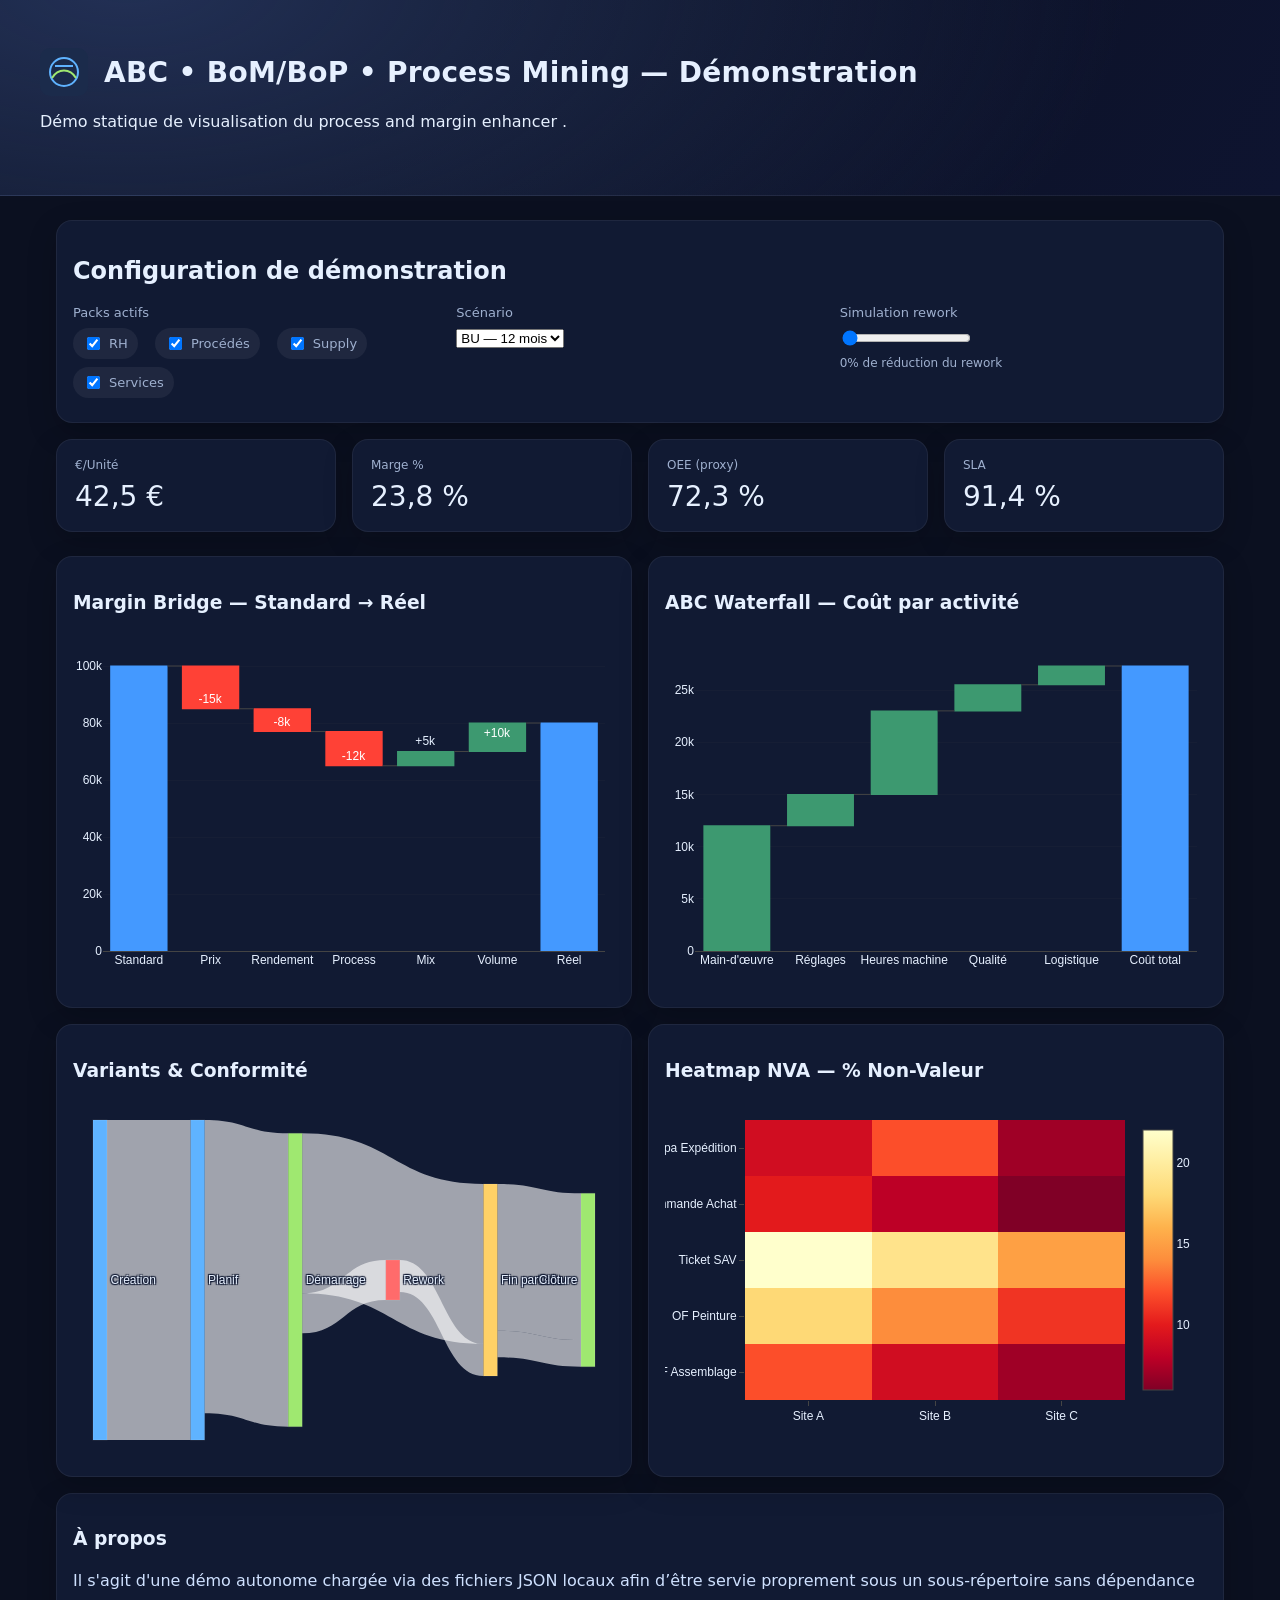
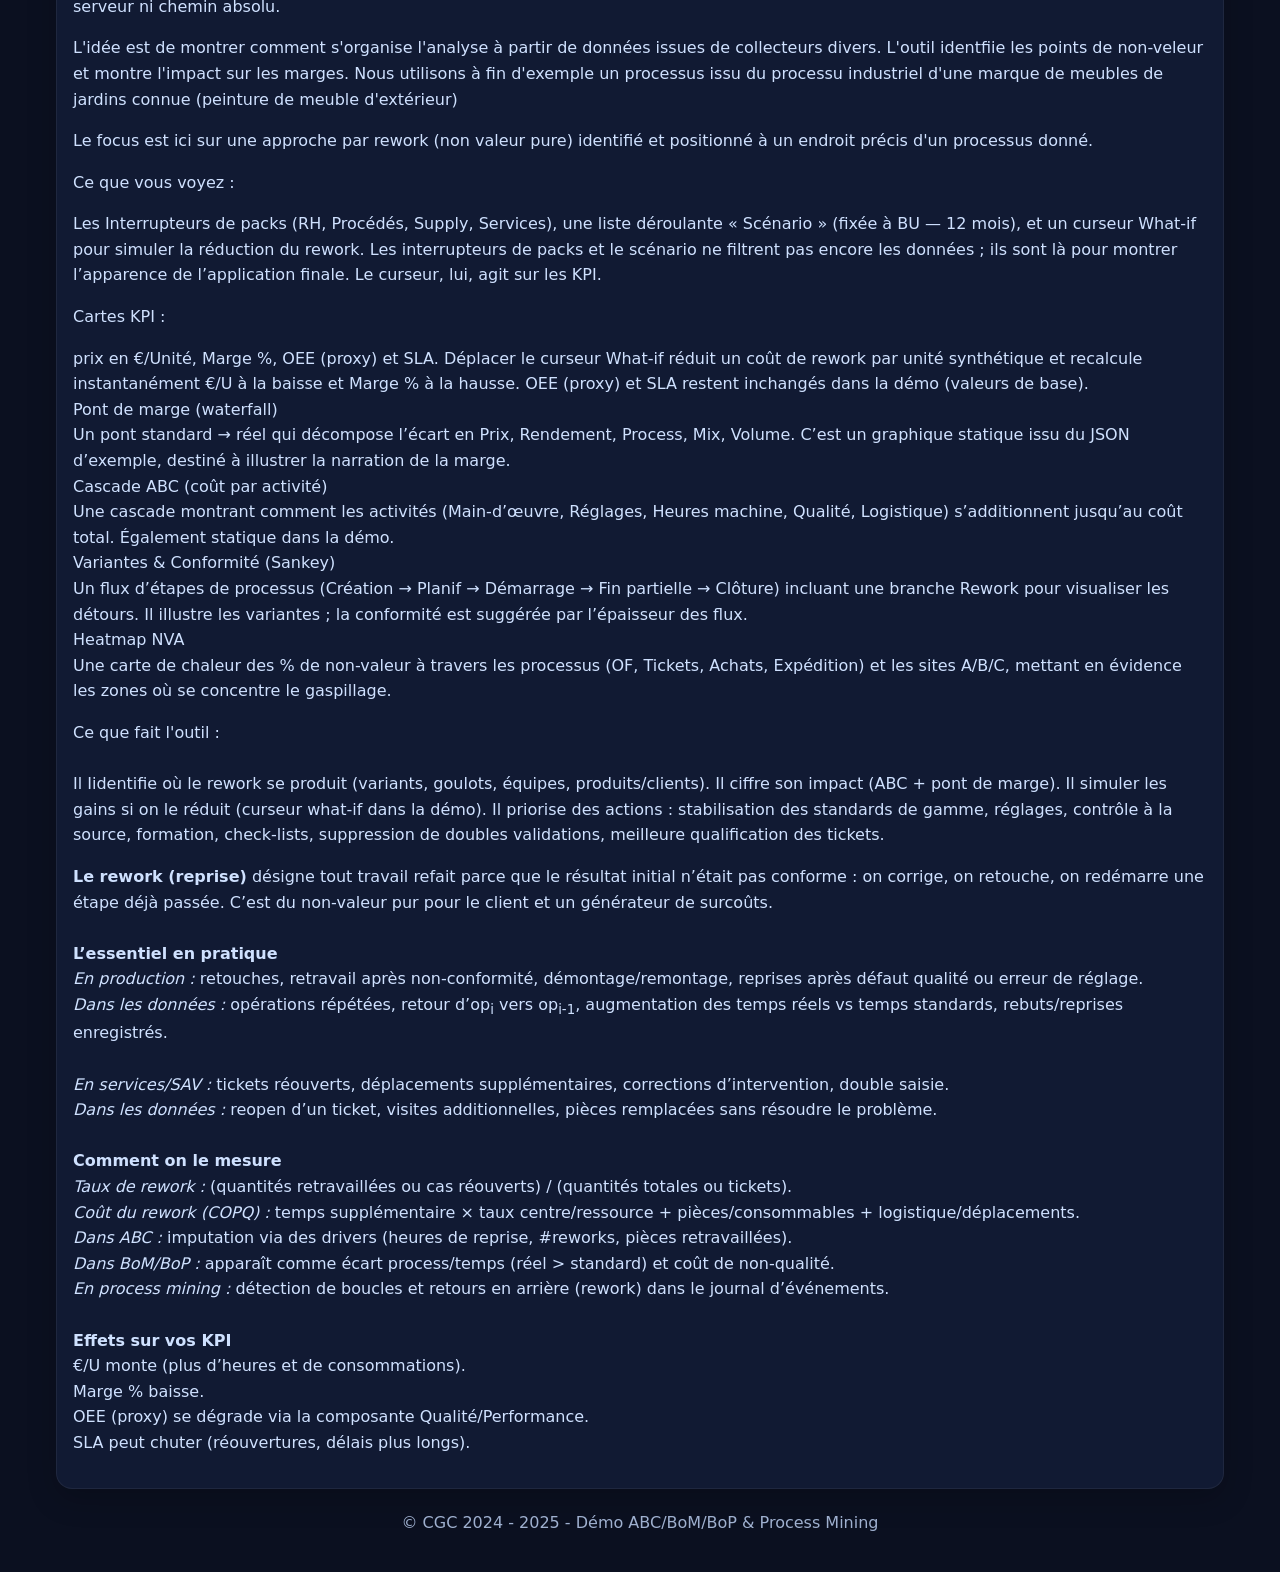
==== index.html @ 281ffbab "Update index.html" ====
<!DOCTYPE html>
<html lang="fr">
<head>
  <meta charset="UTF-8" />
  <meta name="viewport" content="width=device-width, initial-scale=1.0"/>
  <title>ABC • BoM/BoP • Process Mining — Démo</title>
  <link rel="stylesheet" href="./assets/style.css"/>
  <script src="https://cdn.plot.ly/plotly-2.35.2.min.js"></script>
</head>
<body>
  <header class="hero">
    <div class="hero-inner">
      <div class="brand">
        <img src="./assets/logo.svg" alt="logo"/>
        <h1>ABC • BoM/BoP • Process Mining — Démonstration</h1>
      </div>
      <p>Démo statique de visualisation du process and margin enhancer .</p>
    </div>
  </header>

  <main class="container">
    <section class="controls card">
      <h2>Configuration de démonstration</h2>
      <div class="grid">
        <div class="field">
          <label>Packs actifs</label>
          <div class="chips">
            <label><input type="checkbox" id="pack-rh" checked/> RH</label>
            <label><input type="checkbox" id="pack-procedes" checked/> Procédés</label>
            <label><input type="checkbox" id="pack-supply" checked/> Supply</label>
            <label><input type="checkbox" id="pack-services" checked/> Services</label>
          </div>
        </div>
        <div class="field">
          <label>Scénario</label>
          <select id="scenario">
            <option value="baseline">BU — 12 mois</option>
          </select>
        </div>
        <div class="field">
          <label>Simulation rework</label>
          <input type="range" id="whatif" min="0" max="50" value="0"/>
          <div class="hint"><span id="whatif-val">0</span>% de réduction du rework</div>
        </div>
      </div>
    </section>

    <section class="kpis">
      <div class="kpi card"><div class="kpi-label">€/Unité</div><div class="kpi-value" id="kpi-eur">—</div></div>
      <div class="kpi card"><div class="kpi-label">Marge %</div><div class="kpi-value" id="kpi-marge">—</div></div>
      <div class="kpi card"><div class="kpi-label">OEE (proxy)</div><div class="kpi-value" id="kpi-oee">—</div></div>
      <div class="kpi card"><div class="kpi-label">SLA</div><div class="kpi-value" id="kpi-sla">—</div></div>
    </section>

    <section class="grid-2">
      <div class="card"><h3>Margin Bridge — Standard → Réel</h3><div id="chart-bridge"></div></div>
      <div class="card"><h3>ABC Waterfall — Coût par activité</h3><div id="chart-waterfall"></div></div>
    </section>

    <section class="grid-2">
      <div class="card"><h3>Variants & Conformité</h3><div id="chart-sankey"></div></div>
      <div class="card"><h3>Heatmap NVA — % Non-Valeur</h3><div id="chart-heatmap"></div></div>
    </section>

    <section class="card prose">
      <h3>À propos</h3>
      <p>Il s'agit d'une démo autonome chargée via des fichiers JSON locaux afin d’être servie proprement sous un sous-répertoire sans dépendance serveur ni chemin absolu.</p>
      <p> L'idée est de montrer comment s'organise l'analyse à partir de données issues de collecteurs divers. L'outil identfiie les points de non-veleur et montre l'impact sur les marges. Nous utilisons à fin d'exemple un processus issu du processu industriel d'une marque de meubles de jardins connue (peinture de meuble d'extérieur) </p>
      <p> Le focus est ici sur une approche par rework (non valeur pure) identifié et positionné à un endroit précis d'un processus donné.</p>
      <p> Ce que vous voyez : <p> Les Interrupteurs de packs (RH, Procédés, Supply, Services), une liste déroulante « Scénario » (fixée à BU — 12 mois), et un curseur What-if pour simuler la réduction du rework. Les interrupteurs de packs et le scénario ne filtrent pas encore les données ; ils sont là pour montrer l’apparence de l’application finale. 
        Le curseur, lui, agit sur les KPI. </p>

<p>Cartes KPI : </p> 
<p>prix en €/Unité, Marge %, OEE (proxy) et SLA. Déplacer le curseur What-if réduit un coût de rework par unité synthétique et recalcule instantanément €/U à la baisse et Marge % à la hausse. OEE (proxy) et SLA restent inchangés dans la démo (valeurs de base).

<br>Pont de marge (waterfall)
<br>Un pont standard → réel qui décompose l’écart en Prix, Rendement, Process, Mix, Volume. C’est un graphique statique issu du JSON d’exemple, destiné à illustrer la narration de la marge.

<br>Cascade ABC (coût par activité)
<br>Une cascade montrant comment les activités (Main-d’œuvre, Réglages, Heures machine, Qualité, Logistique) s’additionnent jusqu’au coût total. Également statique dans la démo.

<br>Variantes & Conformité (Sankey)
<br>Un flux d’étapes de processus (Création → Planif → Démarrage → Fin partielle → Clôture) incluant une branche Rework pour visualiser les détours. Il illustre les variantes ; la conformité est suggérée par l’épaisseur des flux.

<br>Heatmap NVA
<br>Une carte de chaleur des % de non-valeur à travers les processus (OF, Tickets, Achats, Expédition) et les sites A/B/C, mettant en évidence les zones où se concentre le gaspillage.</p>
   </p> 
    <p> Ce que fait l'outil : <br><br>
   Il Iidentifie où le rework se produit (variants, goulots, équipes, produits/clients). Il ciffre son impact (ABC + pont de marge). Il simuler les gains si on le réduit (curseur what-if dans la démo). Il priorise des actions : stabilisation des standards de gamme, réglages, contrôle à la source, formation, check-lists, suppression de doubles validations, meilleure qualification des tickets.</p>
    <p><strong>Le rework (reprise)</strong> désigne tout travail refait parce que le résultat initial n’était pas conforme : on corrige, on retouche, on redémarre une étape déjà passée. C’est du non-valeur pur pour le client et un générateur de surcoûts.<br><br>

<strong>L’essentiel en pratique</strong><br>
<em>En production :</em> retouches, retravail après non-conformité, démontage/remontage, reprises après défaut qualité ou erreur de réglage.<br>
<em>Dans les données :</em> opérations répétées, retour d’op<sub>i</sub> vers op<sub>i-1</sub>, augmentation des temps réels vs temps standards, rebuts/reprises enregistrés.<br><br>

<em>En services/SAV :</em> tickets réouverts, déplacements supplémentaires, corrections d’intervention, double saisie.<br>
<em>Dans les données :</em> reopen d’un ticket, visites additionnelles, pièces remplacées sans résoudre le problème.<br><br>

<strong>Comment on le mesure</strong><br>
<em>Taux de rework :</em> (quantités retravaillées ou cas réouverts) / (quantités totales ou tickets).<br>
<em>Coût du rework (COPQ) :</em> temps supplémentaire × taux centre/ressource + pièces/consommables + logistique/déplacements.<br>
<em>Dans ABC :</em> imputation via des drivers (heures de reprise, #reworks, pièces retravaillées).<br>
<em>Dans BoM/BoP :</em> apparaît comme écart process/temps (réel &gt; standard) et coût de non-qualité.<br>
<em>En process mining :</em> détection de boucles et retours en arrière (rework) dans le journal d’événements.<br><br>

<strong>Effets sur vos KPI</strong><br>
€/U monte (plus d’heures et de consommations).<br>
Marge % baisse.<br>
OEE (proxy) se dégrade via la composante Qualité/Performance.<br>
SLA peut chuter (réouvertures, délais plus longs).</p>

    </section>
  </main>

  <footer class="footer"><div>© CGC 2024 - 2025 - Démo ABC/BoM/BoP & Process Mining</div></footer>
  <script type="module" src="./js/app.js"></script>
</body>
</html>
---- assets/style.css ----
:root{--bg:#0b1020;--panel:#111a33;--accent:#5fb3ff;--accent-2:#9fe870;--text:#e6f0ff;--muted:#9fb0cf;}
*{box-sizing:border-box}html,body{margin:0;padding:0;background:var(--bg);color:var(--text);font-family:Inter,system-ui,-apple-system,Segoe UI,Roboto,sans-serif}
.hero{background:radial-gradient(1000px 500px at 10% -10%,#223055,transparent),linear-gradient(120deg,#0b1020,#0b1020 30%,#0e1430);padding:48px 16px;border-bottom:1px solid rgba(255,255,255,.06)}
.hero-inner{max-width:1200px;margin:0 auto}.brand{display:flex;gap:16px;align-items:center}.brand img{width:48px;height:48px}h1{margin:0;font-size:28px;letter-spacing:.3px}
.container{max-width:1200px;margin:24px auto;padding:0 16px}.card{background:var(--panel);border:1px solid rgba(255,255,255,.06);border-radius:16px;padding:16px;box-shadow:0 10px 30px rgba(0,0,0,.2)}
.controls .grid{display:grid;grid-template-columns:repeat(3,1fr);gap:16px}.field label{display:block;font-size:13px;color:var(--muted);margin-bottom:8px}
.chips label{margin-right:12px;padding:6px 10px;background:rgba(255,255,255,.06);border-radius:999px;display:inline-flex;align-items:center;gap:6px}
.hint{margin-top:6px;font-size:12px;color:var(--muted)}.kpis{display:grid;grid-template-columns:repeat(4,1fr);gap:16px;margin:16px 0 24px 0}
.kpi{padding:18px}.kpi-label{font-size:12px;color:var(--muted)}.kpi-value{font-size:28px;margin-top:8px}.grid-2{display:grid;grid-template-columns:1fr 1fr;gap:16px;margin:16px 0}
.prose p{color:#cfe1ff;line-height:1.6}.footer{margin:24px 0 40px 0;text-align:center;color:var(--muted)}
#chart-bridge,#chart-waterfall,#chart-sankey,#chart-heatmap{width:100%;height:360px}@media (max-width:960px){.controls .grid{grid-template-columns:1fr}.kpis{grid-template-columns:repeat(2,1fr)}.grid-2{grid-template-columns:1fr}}
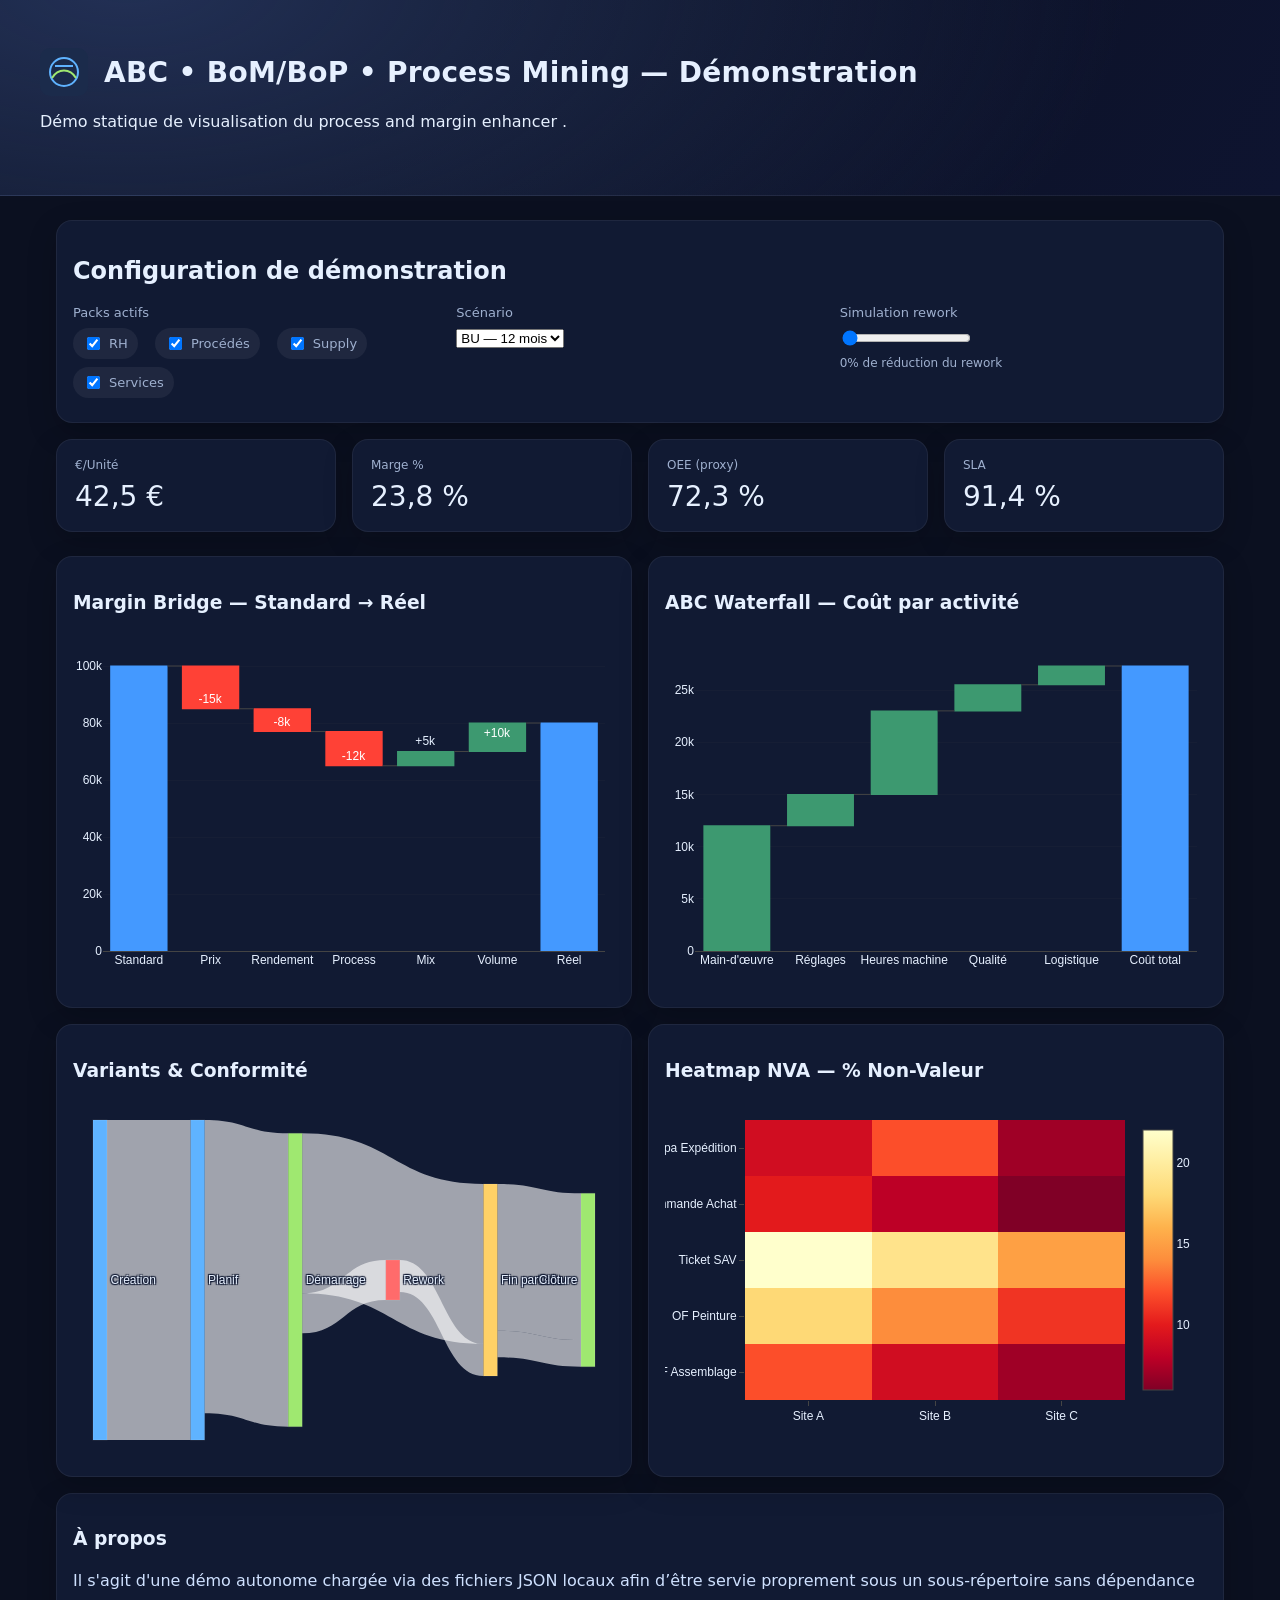
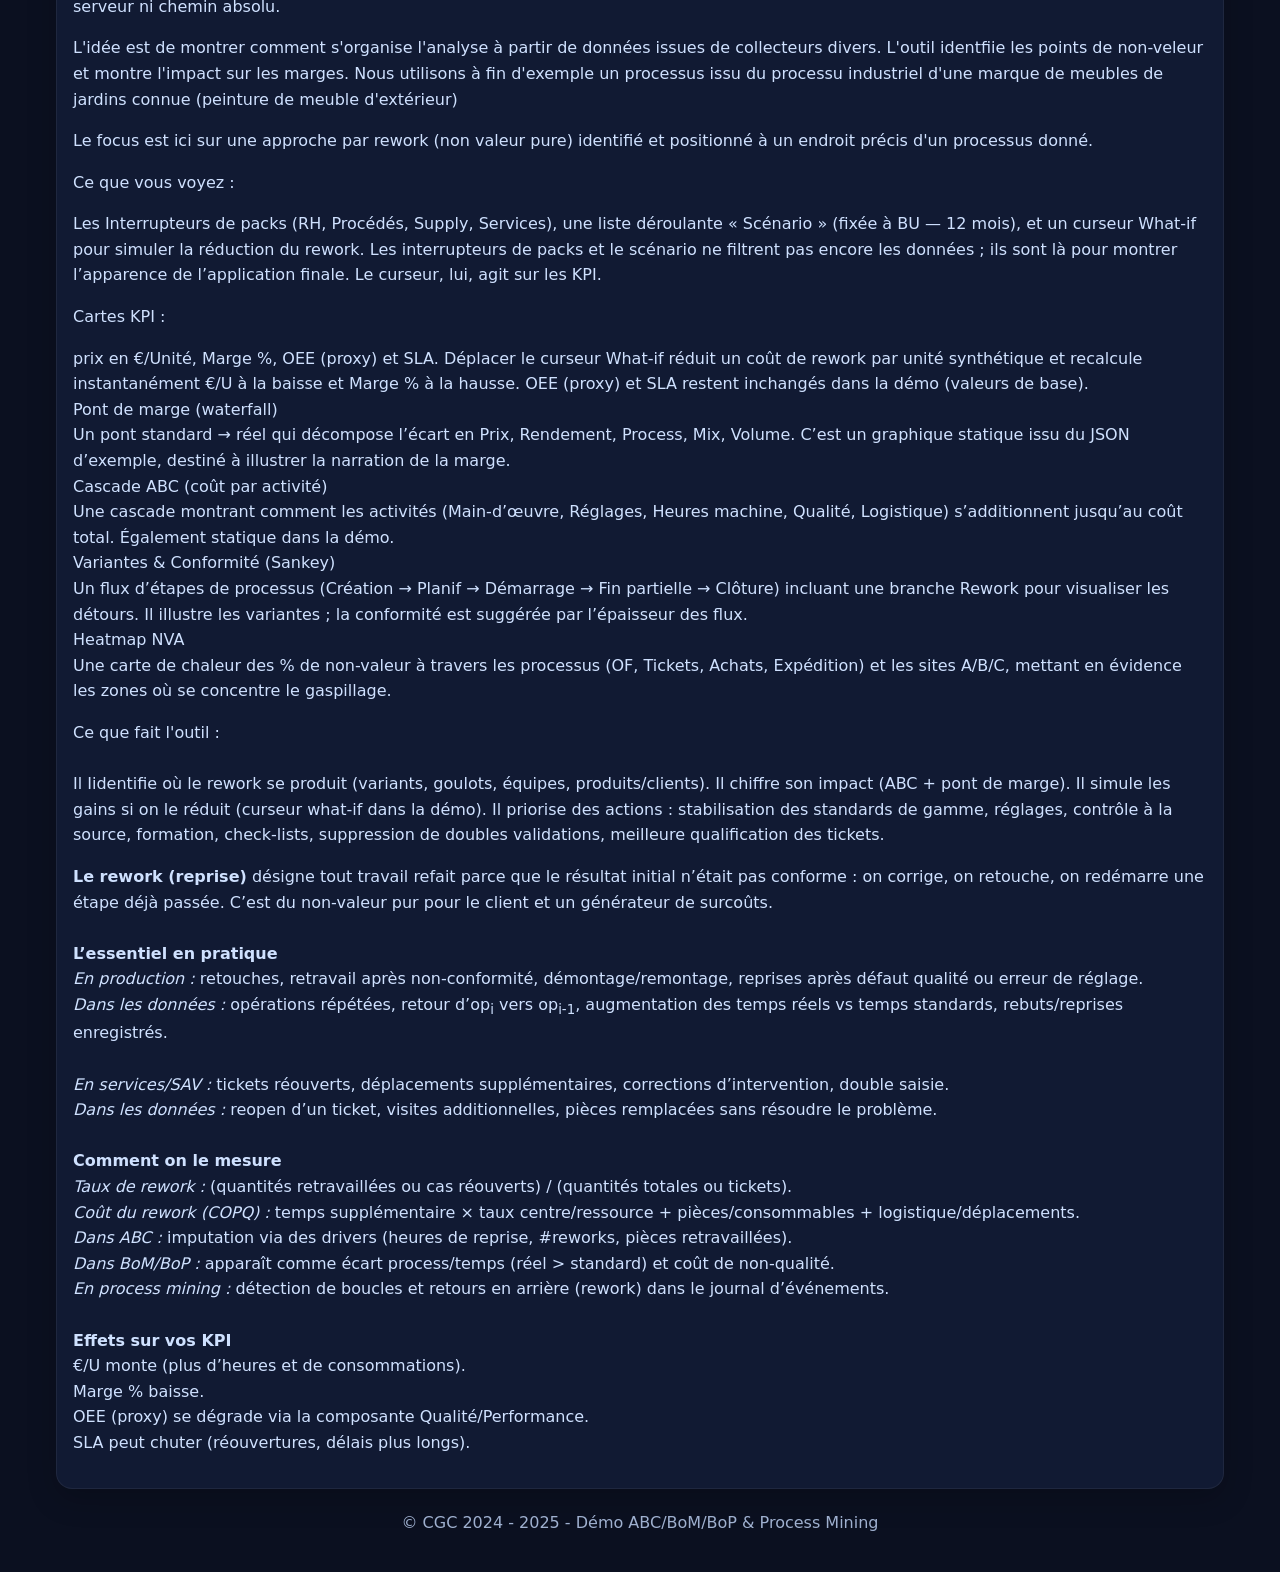
==== commit 038360fb: "Update index.html" ====
--- a/index.html
+++ b/index.html
@@ -86,7 +86,7 @@
 <br>Une carte de chaleur des % de non-valeur à travers les processus (OF, Tickets, Achats, Expédition) et les sites A/B/C, mettant en évidence les zones où se concentre le gaspillage.</p>
    </p> 
     <p> Ce que fait l'outil : <br><br>
-   Il Iidentifie où le rework se produit (variants, goulots, équipes, produits/clients). Il ciffre son impact (ABC + pont de marge). Il simuler les gains si on le réduit (curseur what-if dans la démo). Il priorise des actions : stabilisation des standards de gamme, réglages, contrôle à la source, formation, check-lists, suppression de doubles validations, meilleure qualification des tickets.</p>
+   Il Iidentifie où le rework se produit (variants, goulots, équipes, produits/clients). Il chiffre son impact (ABC + pont de marge). Il simule les gains si on le réduit (curseur what-if dans la démo). Il priorise des actions : stabilisation des standards de gamme, réglages, contrôle à la source, formation, check-lists, suppression de doubles validations, meilleure qualification des tickets.</p>
     <p><strong>Le rework (reprise)</strong> désigne tout travail refait parce que le résultat initial n’était pas conforme : on corrige, on retouche, on redémarre une étape déjà passée. C’est du non-valeur pur pour le client et un générateur de surcoûts.<br><br>
 
 <strong>L’essentiel en pratique</strong><br>
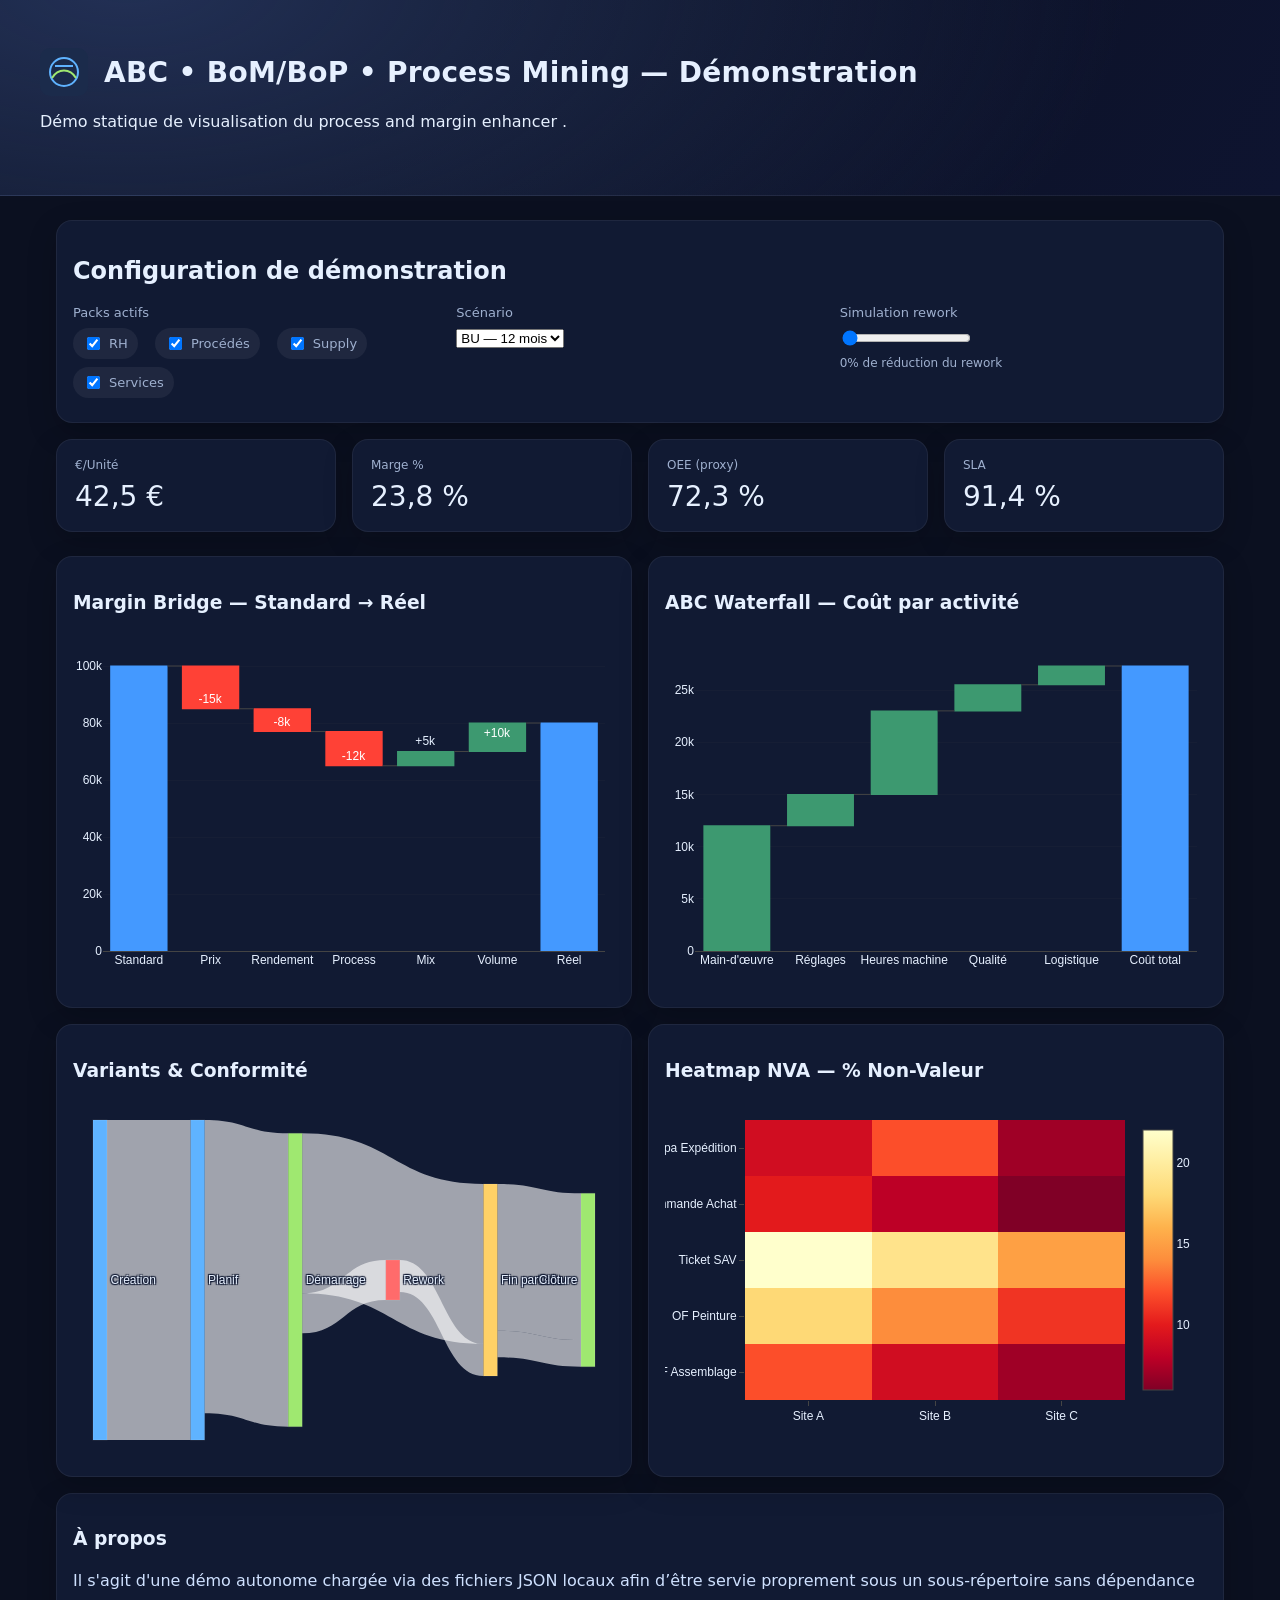
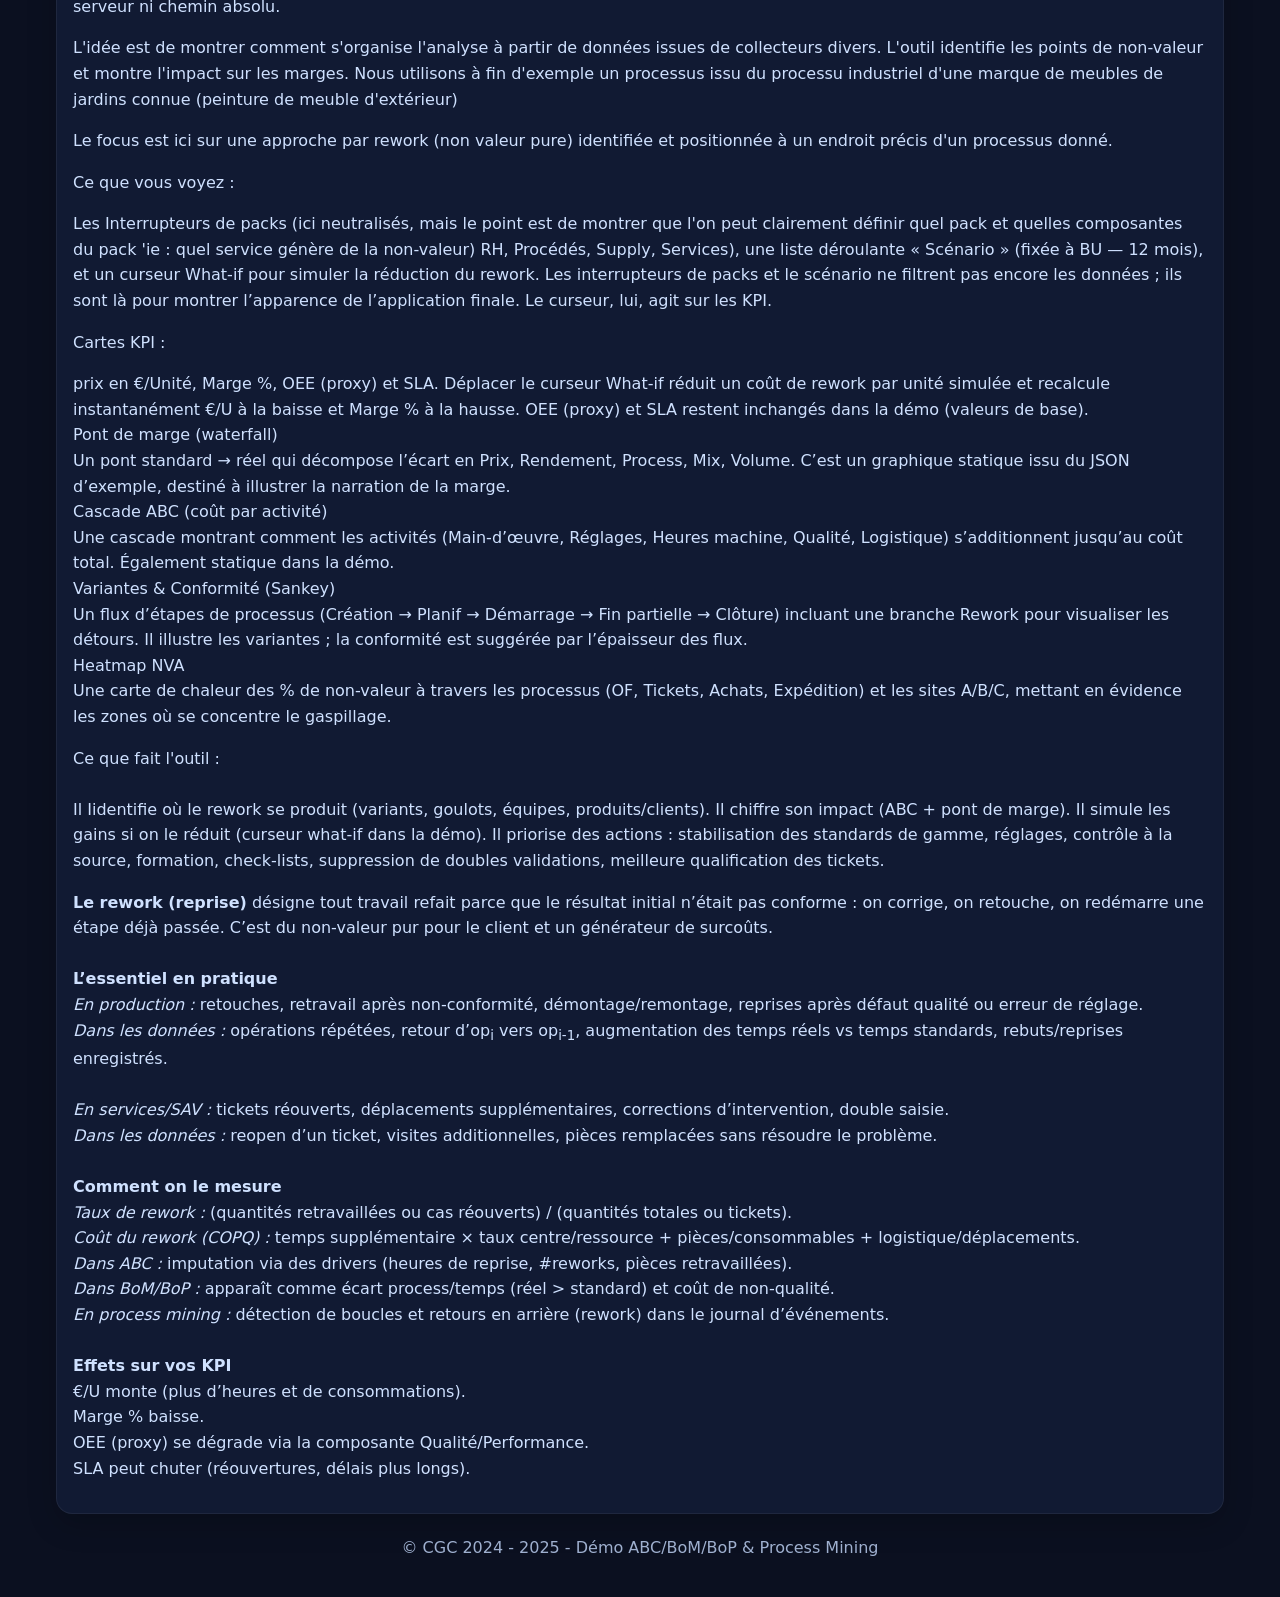
==== commit 8736045c: "Update index.html" ====
--- a/index.html
+++ b/index.html
@@ -65,13 +65,13 @@
     <section class="card prose">
       <h3>À propos</h3>
       <p>Il s'agit d'une démo autonome chargée via des fichiers JSON locaux afin d’être servie proprement sous un sous-répertoire sans dépendance serveur ni chemin absolu.</p>
-      <p> L'idée est de montrer comment s'organise l'analyse à partir de données issues de collecteurs divers. L'outil identfiie les points de non-veleur et montre l'impact sur les marges. Nous utilisons à fin d'exemple un processus issu du processu industriel d'une marque de meubles de jardins connue (peinture de meuble d'extérieur) </p>
-      <p> Le focus est ici sur une approche par rework (non valeur pure) identifié et positionné à un endroit précis d'un processus donné.</p>
-      <p> Ce que vous voyez : <p> Les Interrupteurs de packs (RH, Procédés, Supply, Services), une liste déroulante « Scénario » (fixée à BU — 12 mois), et un curseur What-if pour simuler la réduction du rework. Les interrupteurs de packs et le scénario ne filtrent pas encore les données ; ils sont là pour montrer l’apparence de l’application finale. 
+      <p> L'idée est de montrer comment s'organise l'analyse à partir de données issues de collecteurs divers. L'outil identifie les points de non-valeur et montre l'impact sur les marges. Nous utilisons à fin d'exemple un processus issu du processu industriel d'une marque de meubles de jardins connue (peinture de meuble d'extérieur) </p>
+      <p> Le focus est ici sur une approche par rework (non valeur pure) identifiée et positionnée à un endroit précis d'un processus donné.</p>
+      <p> Ce que vous voyez : <p> Les Interrupteurs de packs (ici neutralisés, mais le point est de montrer que l'on peut clairement définir quel pack et quelles composantes du pack 'ie : quel service génère de la non-valeur) RH, Procédés, Supply, Services), une liste déroulante « Scénario » (fixée à BU — 12 mois), et un curseur What-if pour simuler la réduction du rework. Les interrupteurs de packs et le scénario ne filtrent pas encore les données ; ils sont là pour montrer l’apparence de l’application finale. 
         Le curseur, lui, agit sur les KPI. </p>
 
 <p>Cartes KPI : </p> 
-<p>prix en €/Unité, Marge %, OEE (proxy) et SLA. Déplacer le curseur What-if réduit un coût de rework par unité synthétique et recalcule instantanément €/U à la baisse et Marge % à la hausse. OEE (proxy) et SLA restent inchangés dans la démo (valeurs de base).
+<p>prix en €/Unité, Marge %, OEE (proxy) et SLA. Déplacer le curseur What-if réduit un coût de rework par unité simulée et recalcule instantanément €/U à la baisse et Marge % à la hausse. OEE (proxy) et SLA restent inchangés dans la démo (valeurs de base).
 
 <br>Pont de marge (waterfall)
 <br>Un pont standard → réel qui décompose l’écart en Prix, Rendement, Process, Mix, Volume. C’est un graphique statique issu du JSON d’exemple, destiné à illustrer la narration de la marge.
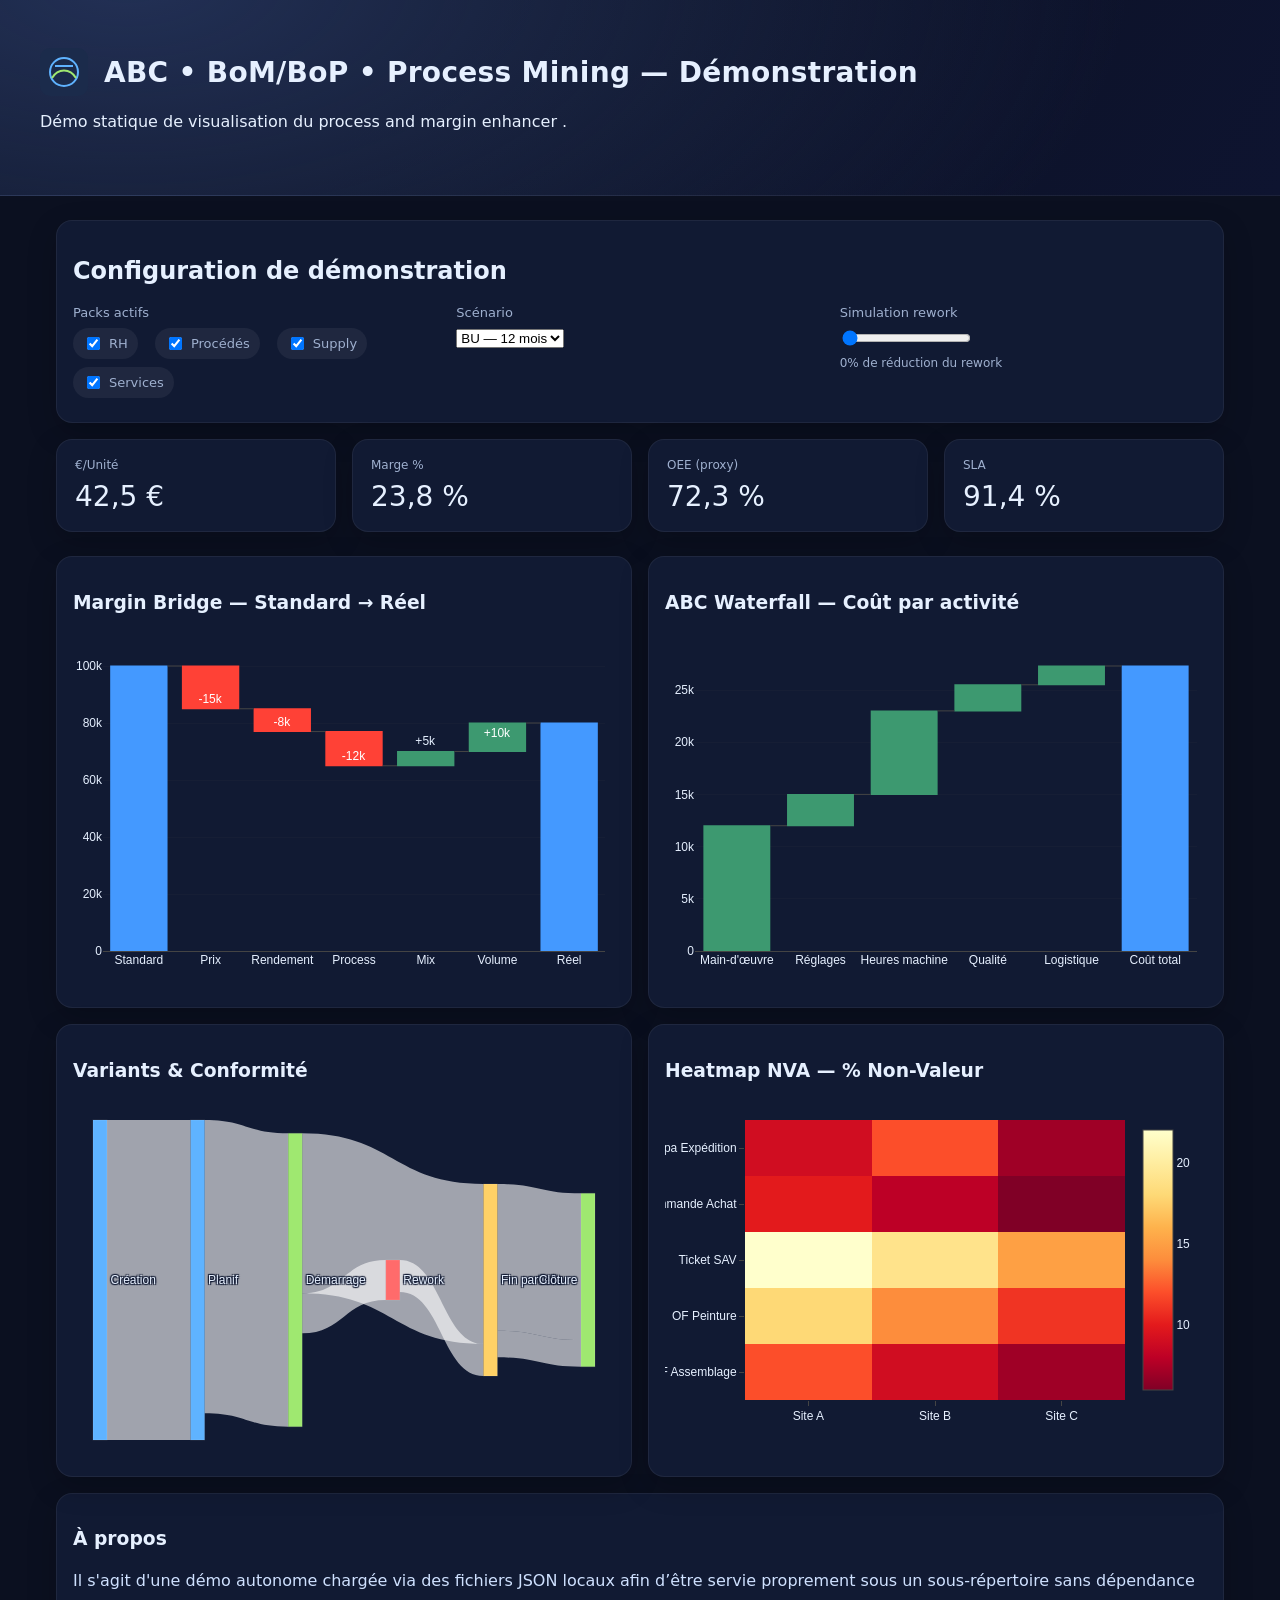
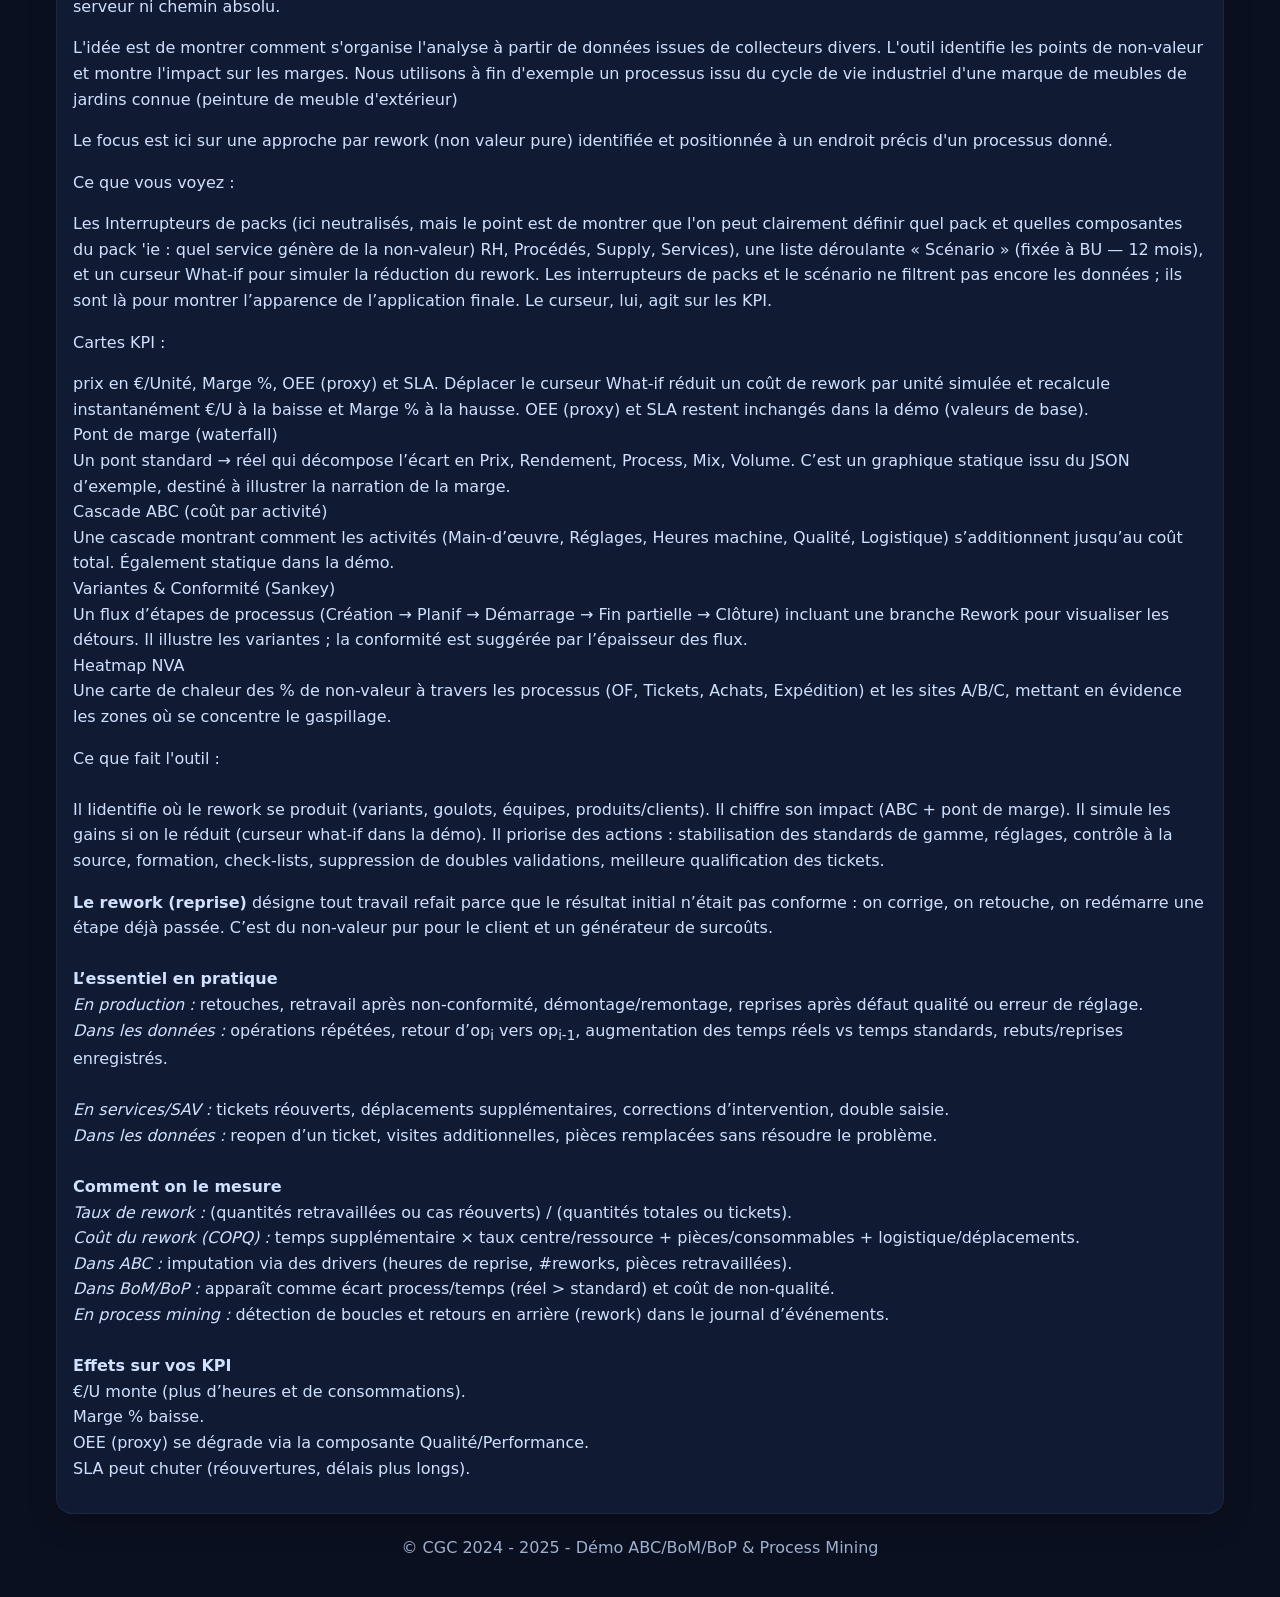
==== commit 139174d7: "Update index.html" ====
--- a/index.html
+++ b/index.html
@@ -65,7 +65,7 @@
     <section class="card prose">
       <h3>À propos</h3>
       <p>Il s'agit d'une démo autonome chargée via des fichiers JSON locaux afin d’être servie proprement sous un sous-répertoire sans dépendance serveur ni chemin absolu.</p>
-      <p> L'idée est de montrer comment s'organise l'analyse à partir de données issues de collecteurs divers. L'outil identifie les points de non-valeur et montre l'impact sur les marges. Nous utilisons à fin d'exemple un processus issu du processu industriel d'une marque de meubles de jardins connue (peinture de meuble d'extérieur) </p>
+      <p> L'idée est de montrer comment s'organise l'analyse à partir de données issues de collecteurs divers. L'outil identifie les points de non-valeur et montre l'impact sur les marges. Nous utilisons à fin d'exemple un processus issu du cycle de vie industriel d'une marque de meubles de jardins connue (peinture de meuble d'extérieur) </p>
       <p> Le focus est ici sur une approche par rework (non valeur pure) identifiée et positionnée à un endroit précis d'un processus donné.</p>
       <p> Ce que vous voyez : <p> Les Interrupteurs de packs (ici neutralisés, mais le point est de montrer que l'on peut clairement définir quel pack et quelles composantes du pack 'ie : quel service génère de la non-valeur) RH, Procédés, Supply, Services), une liste déroulante « Scénario » (fixée à BU — 12 mois), et un curseur What-if pour simuler la réduction du rework. Les interrupteurs de packs et le scénario ne filtrent pas encore les données ; ils sont là pour montrer l’apparence de l’application finale. 
         Le curseur, lui, agit sur les KPI. </p>
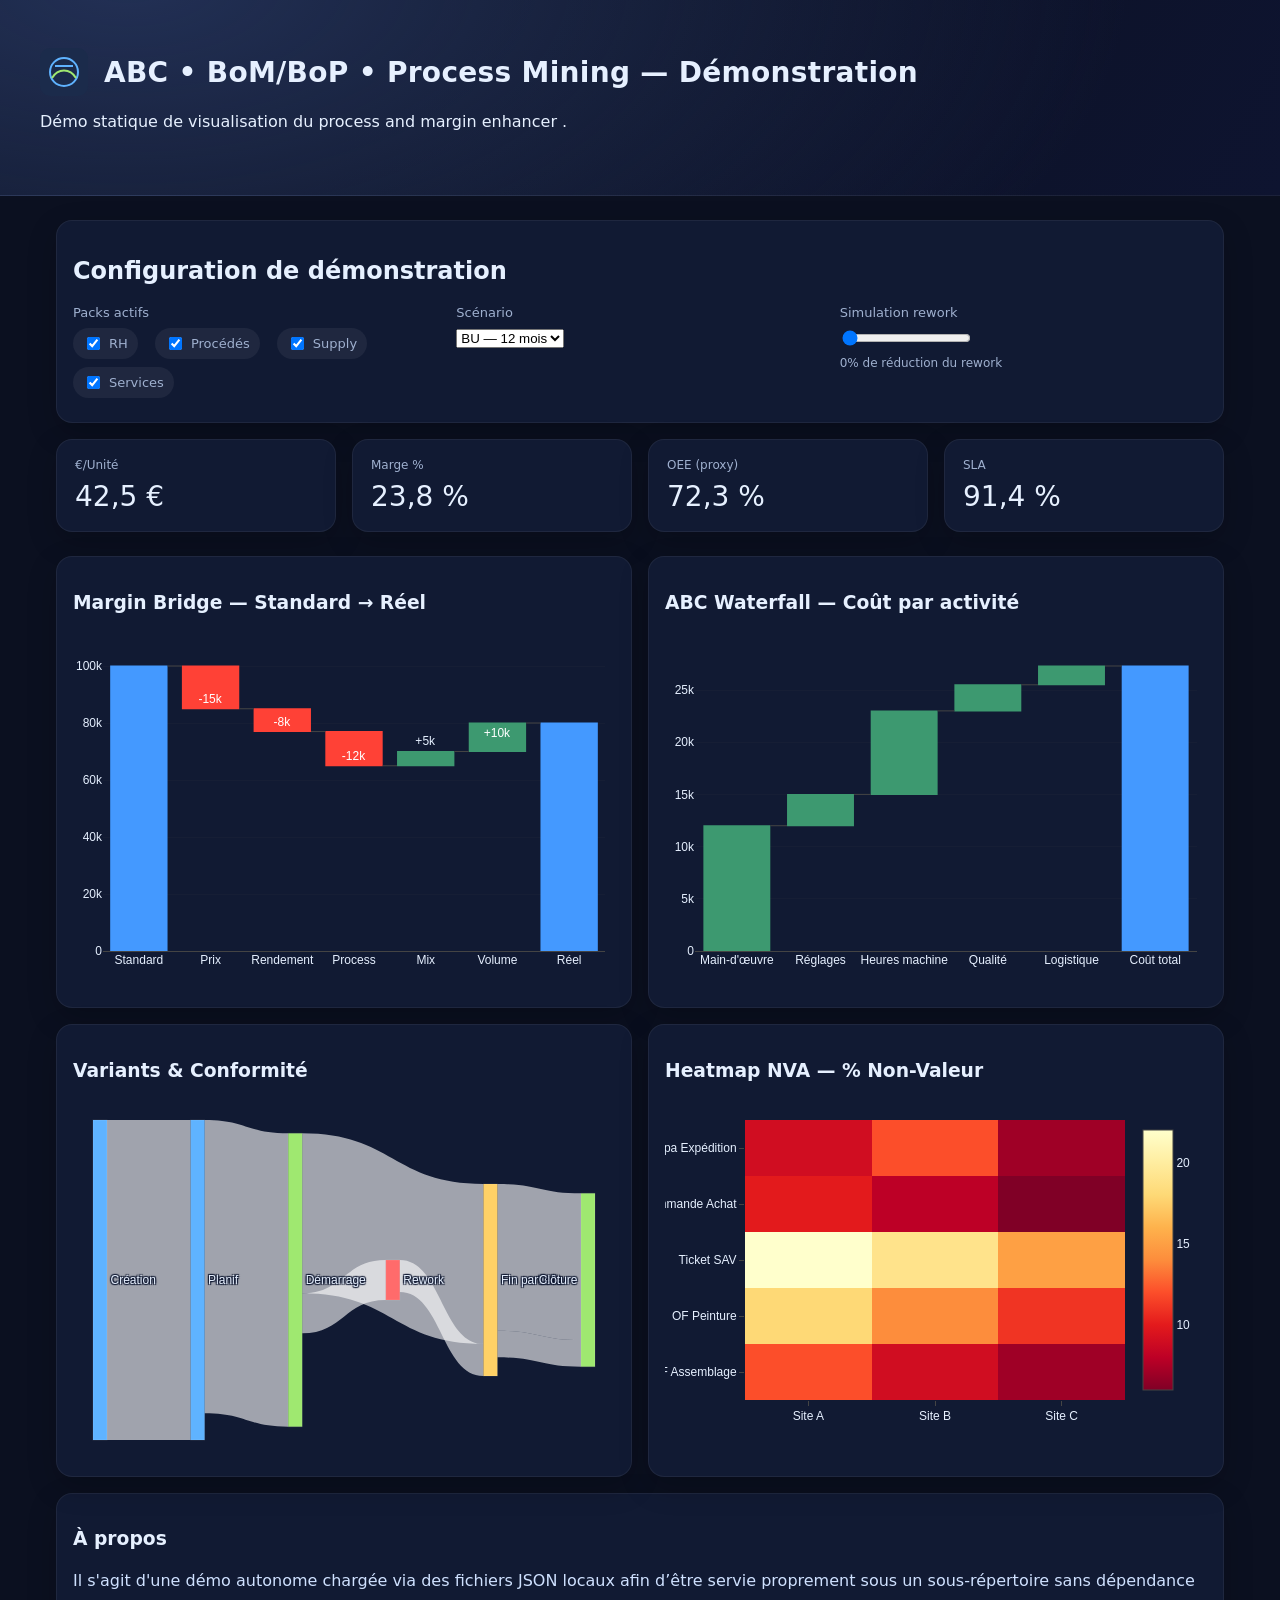
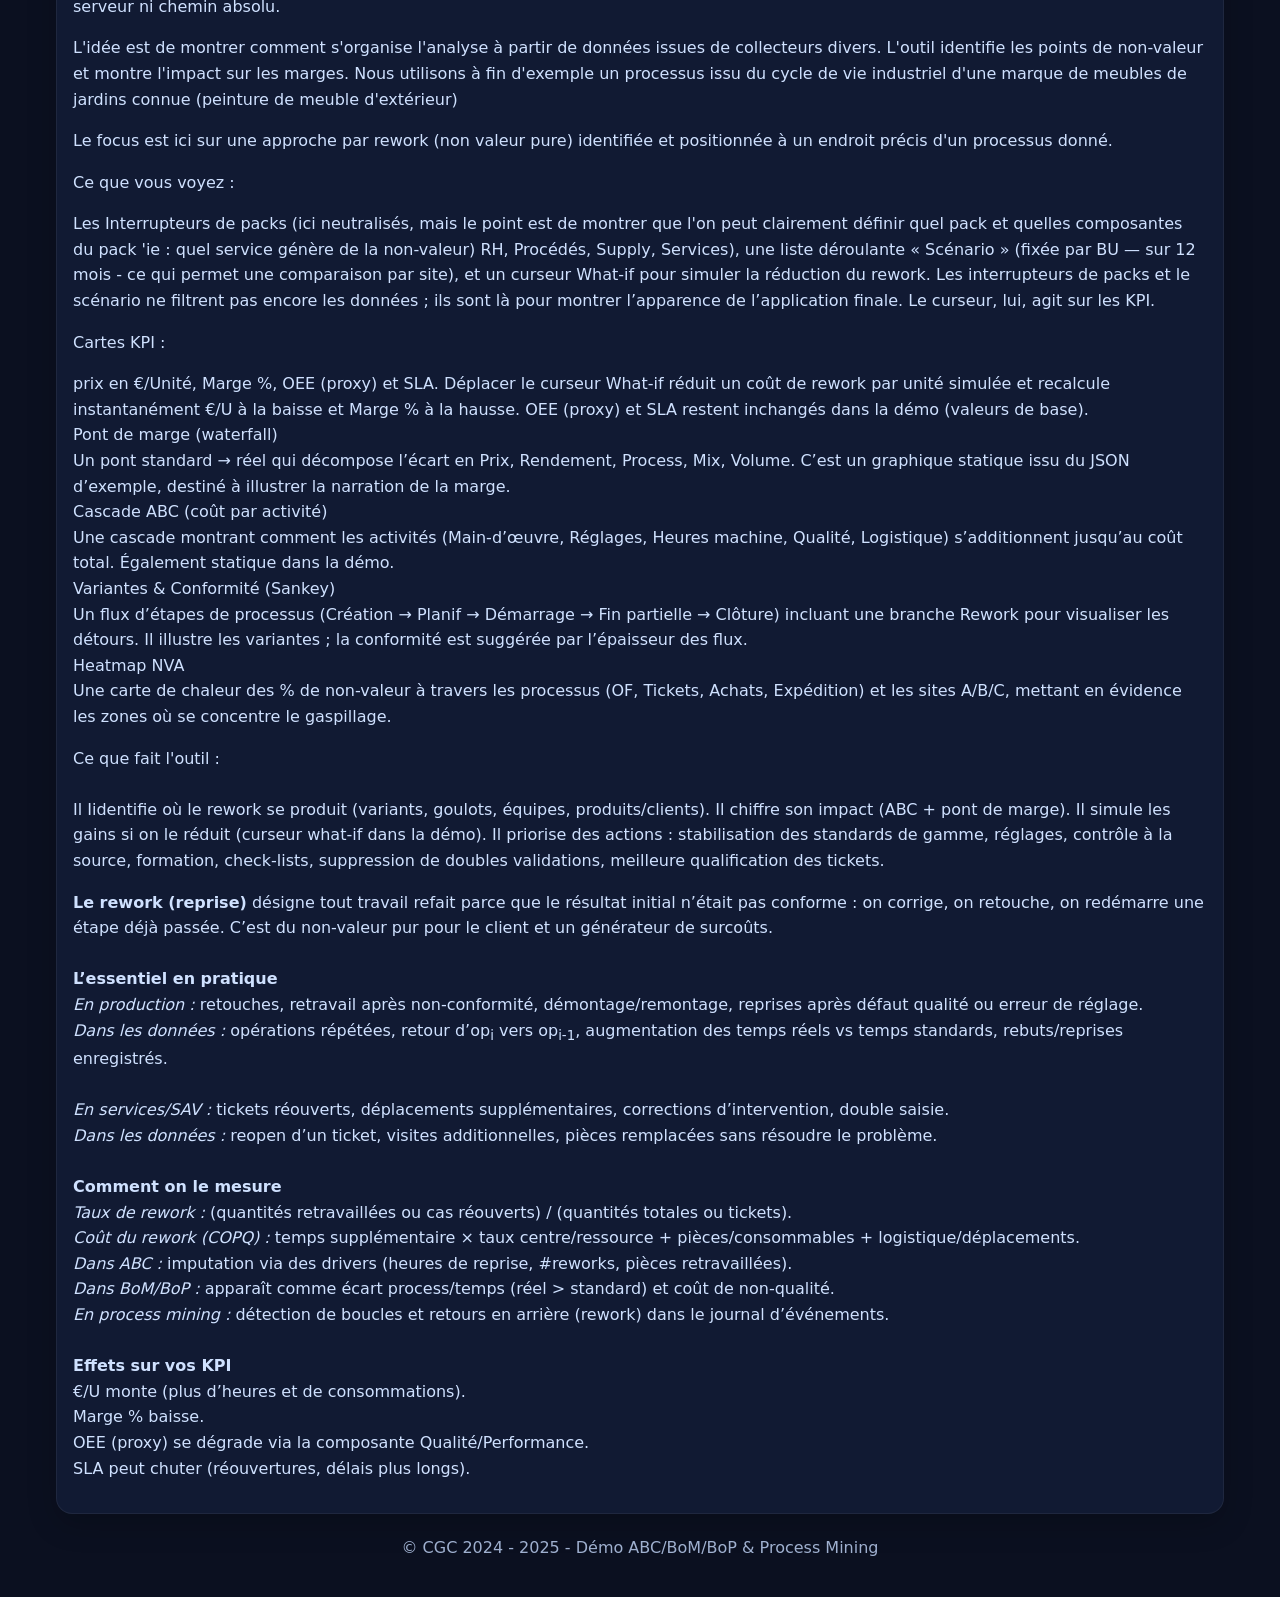
==== commit 5830e258: "Update index.html" ====
--- a/index.html
+++ b/index.html
@@ -67,7 +67,7 @@
       <p>Il s'agit d'une démo autonome chargée via des fichiers JSON locaux afin d’être servie proprement sous un sous-répertoire sans dépendance serveur ni chemin absolu.</p>
       <p> L'idée est de montrer comment s'organise l'analyse à partir de données issues de collecteurs divers. L'outil identifie les points de non-valeur et montre l'impact sur les marges. Nous utilisons à fin d'exemple un processus issu du cycle de vie industriel d'une marque de meubles de jardins connue (peinture de meuble d'extérieur) </p>
       <p> Le focus est ici sur une approche par rework (non valeur pure) identifiée et positionnée à un endroit précis d'un processus donné.</p>
-      <p> Ce que vous voyez : <p> Les Interrupteurs de packs (ici neutralisés, mais le point est de montrer que l'on peut clairement définir quel pack et quelles composantes du pack 'ie : quel service génère de la non-valeur) RH, Procédés, Supply, Services), une liste déroulante « Scénario » (fixée à BU — 12 mois), et un curseur What-if pour simuler la réduction du rework. Les interrupteurs de packs et le scénario ne filtrent pas encore les données ; ils sont là pour montrer l’apparence de l’application finale. 
+      <p> Ce que vous voyez : <p> Les Interrupteurs de packs (ici neutralisés, mais le point est de montrer que l'on peut clairement définir quel pack et quelles composantes du pack 'ie : quel service génère de la non-valeur) RH, Procédés, Supply, Services), une liste déroulante « Scénario » (fixée par BU — sur 12 mois - ce qui permet une comparaison par site), et un curseur What-if pour simuler la réduction du rework. Les interrupteurs de packs et le scénario ne filtrent pas encore les données ; ils sont là pour montrer l’apparence de l’application finale. 
         Le curseur, lui, agit sur les KPI. </p>
 
 <p>Cartes KPI : </p> 
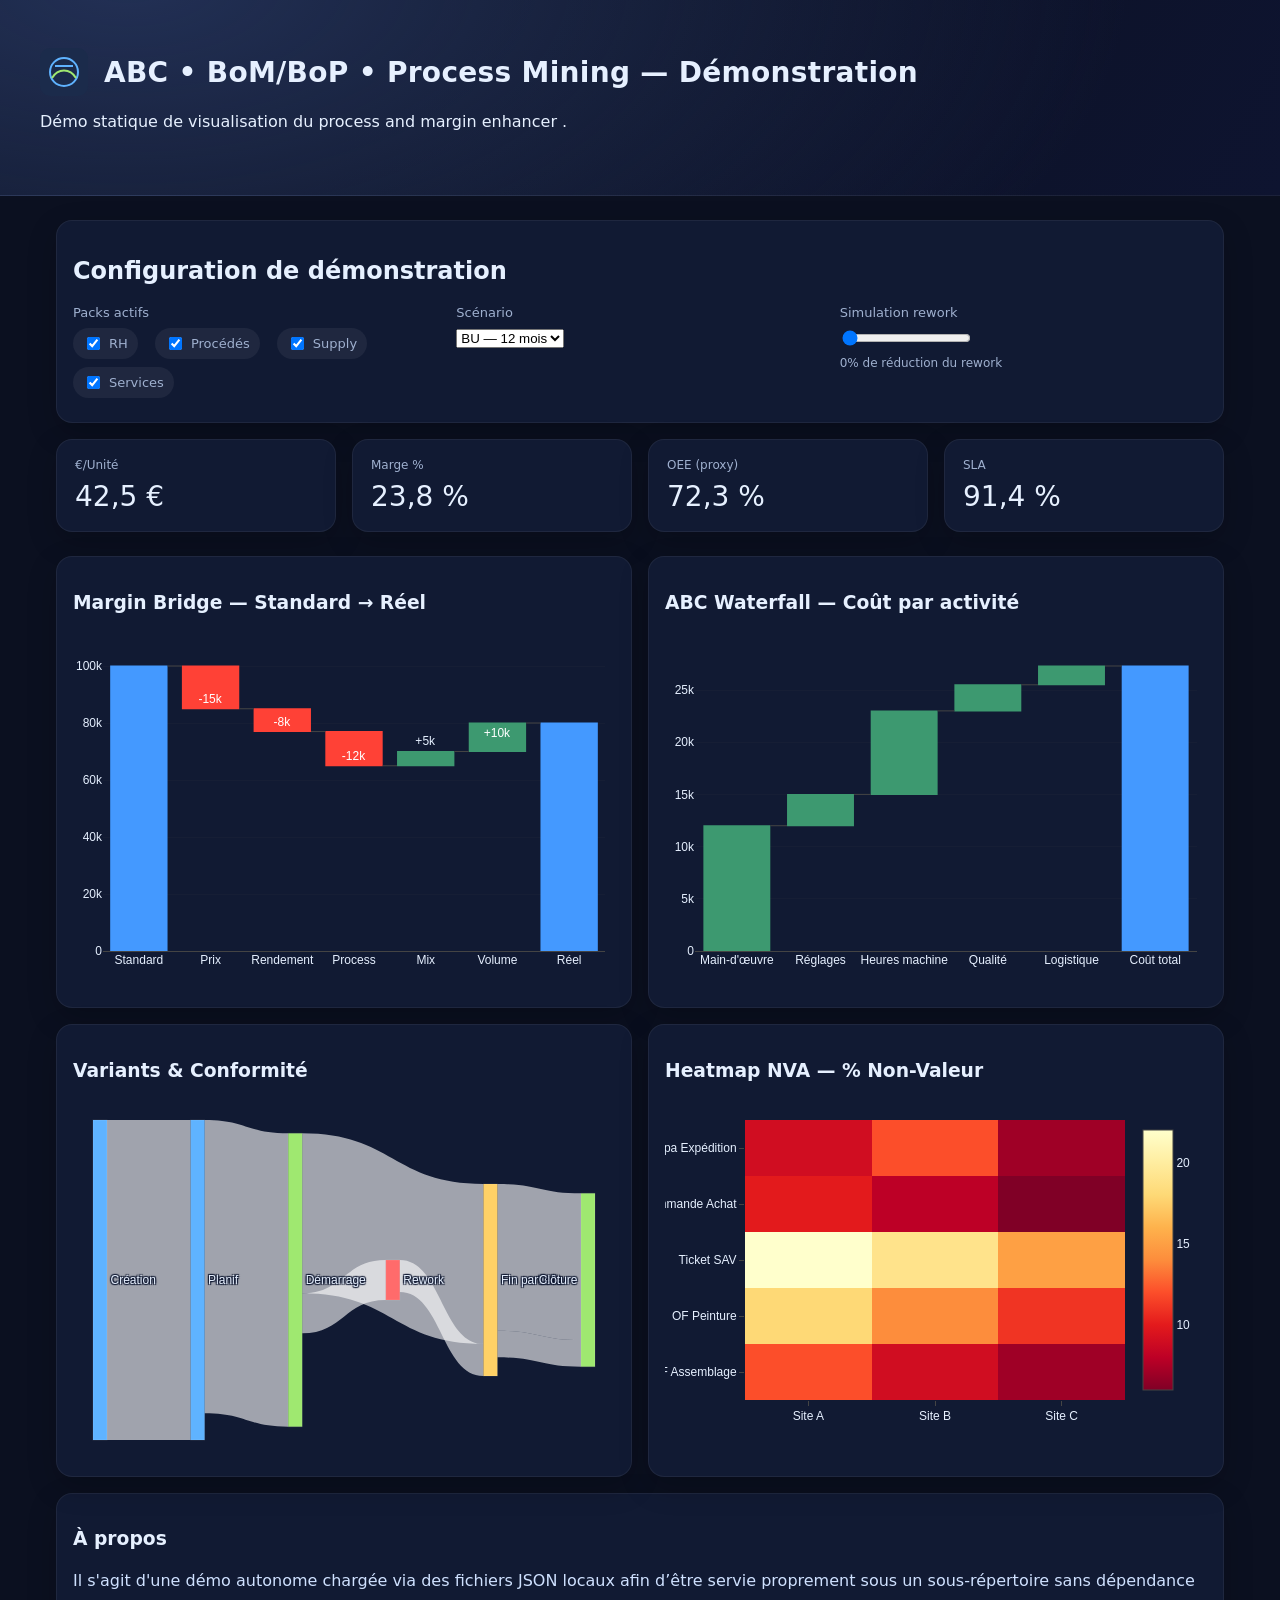
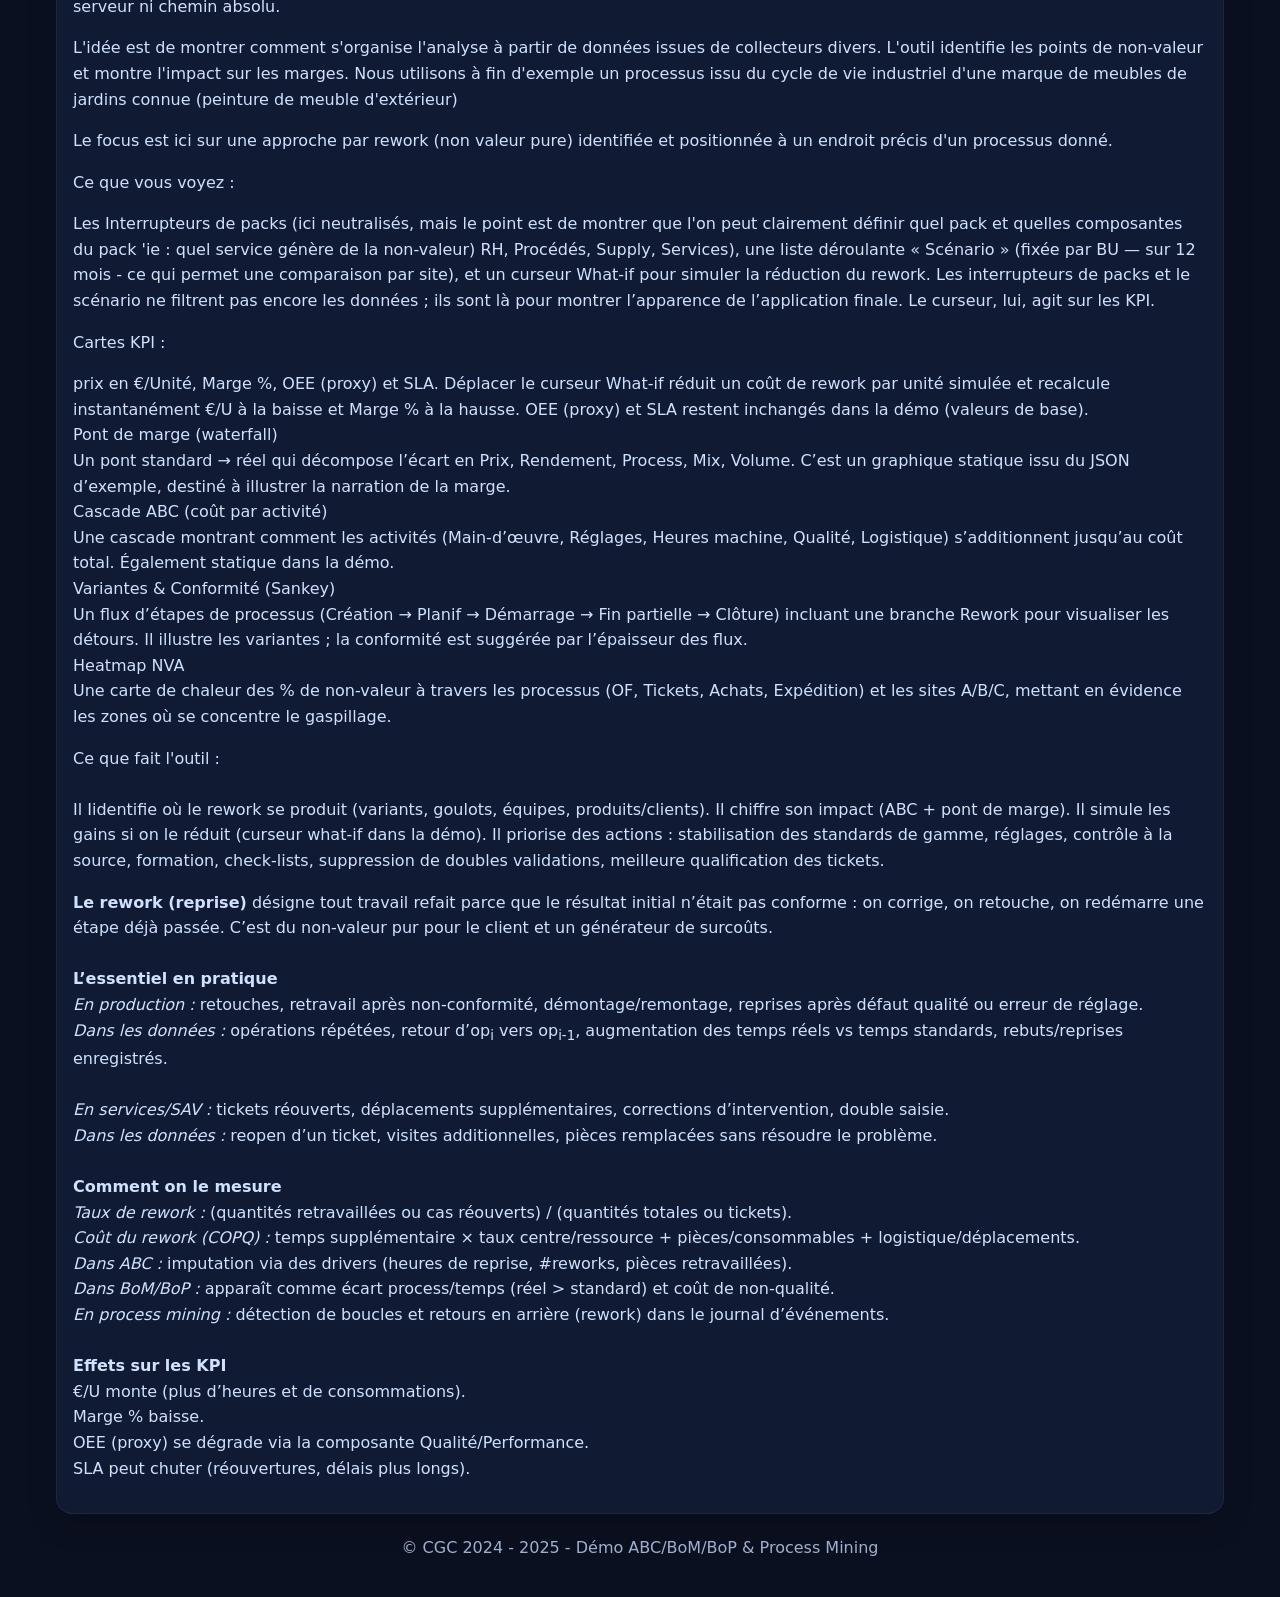
==== commit 3ceb3578: "Update index.html" ====
--- a/index.html
+++ b/index.html
@@ -103,7 +103,7 @@
 <em>Dans BoM/BoP :</em> apparaît comme écart process/temps (réel &gt; standard) et coût de non-qualité.<br>
 <em>En process mining :</em> détection de boucles et retours en arrière (rework) dans le journal d’événements.<br><br>
 
-<strong>Effets sur vos KPI</strong><br>
+<strong>Effets sur les KPI</strong><br>
 €/U monte (plus d’heures et de consommations).<br>
 Marge % baisse.<br>
 OEE (proxy) se dégrade via la composante Qualité/Performance.<br>
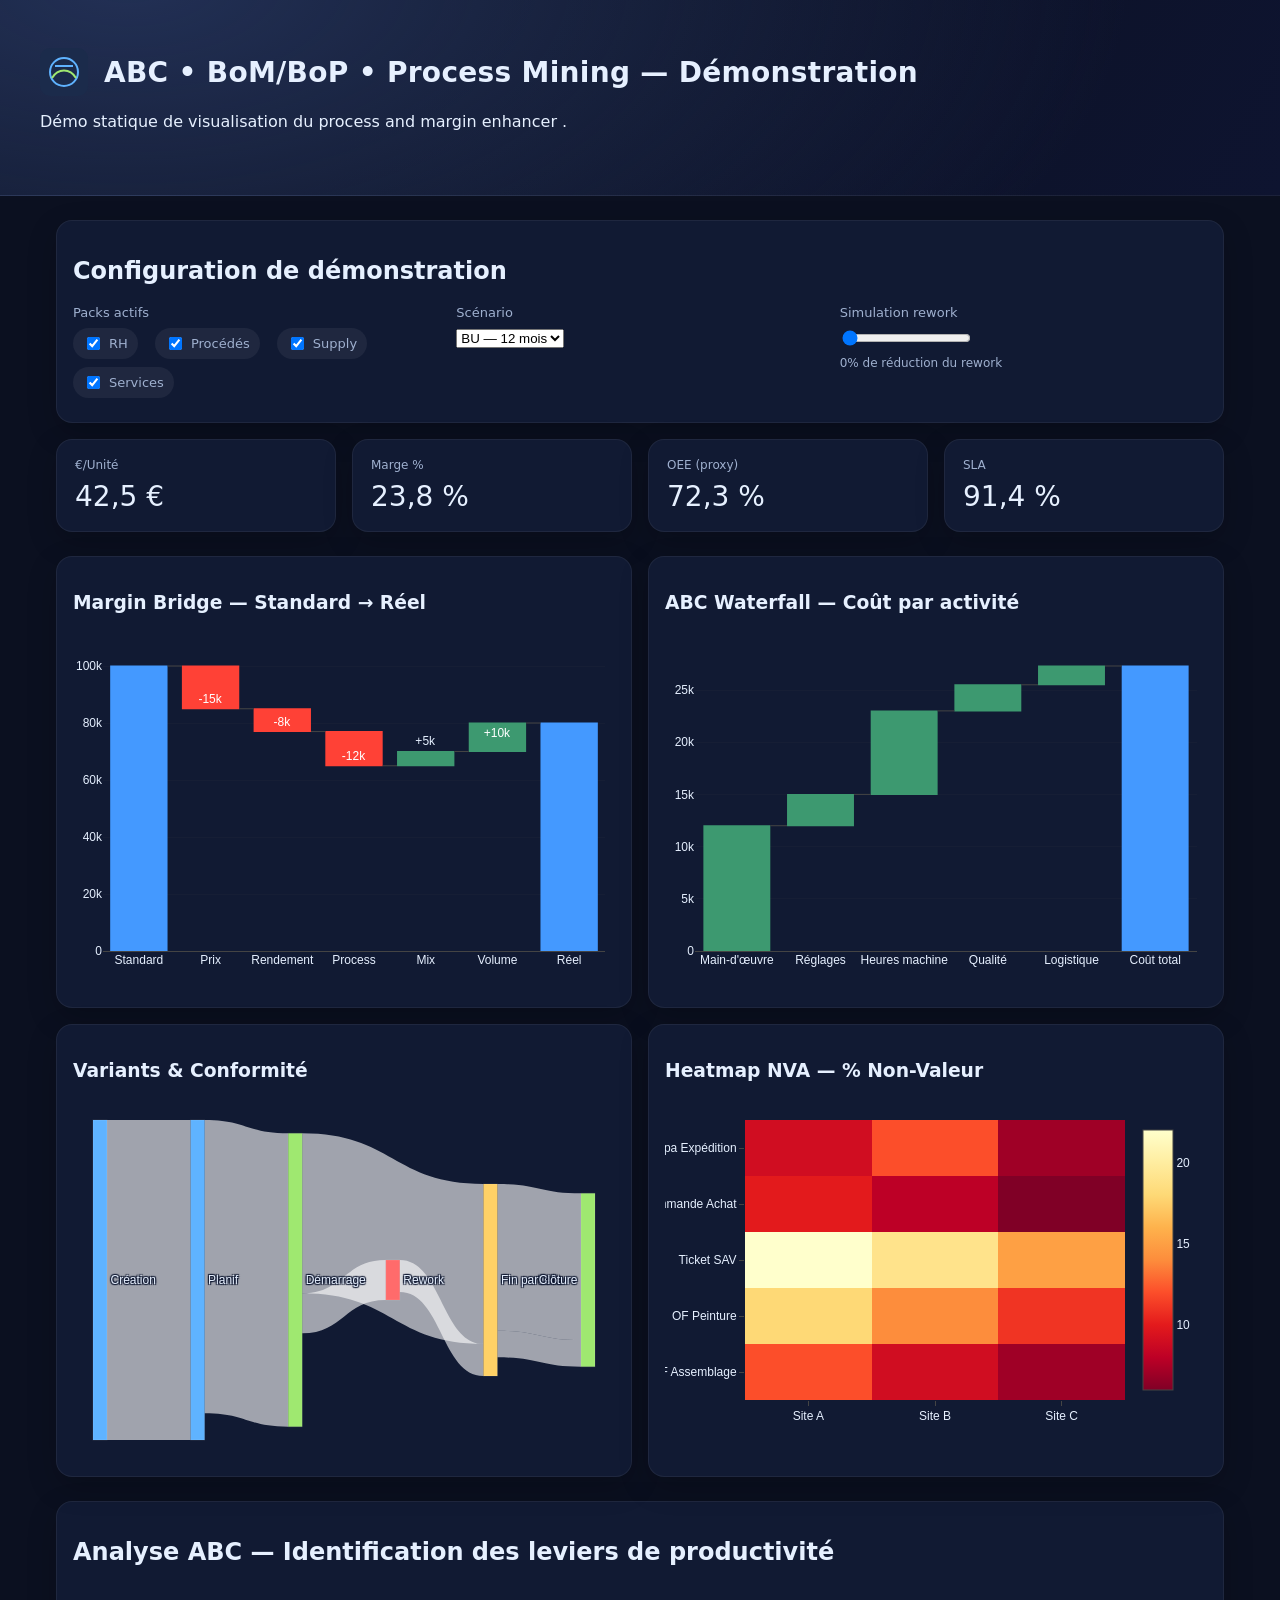
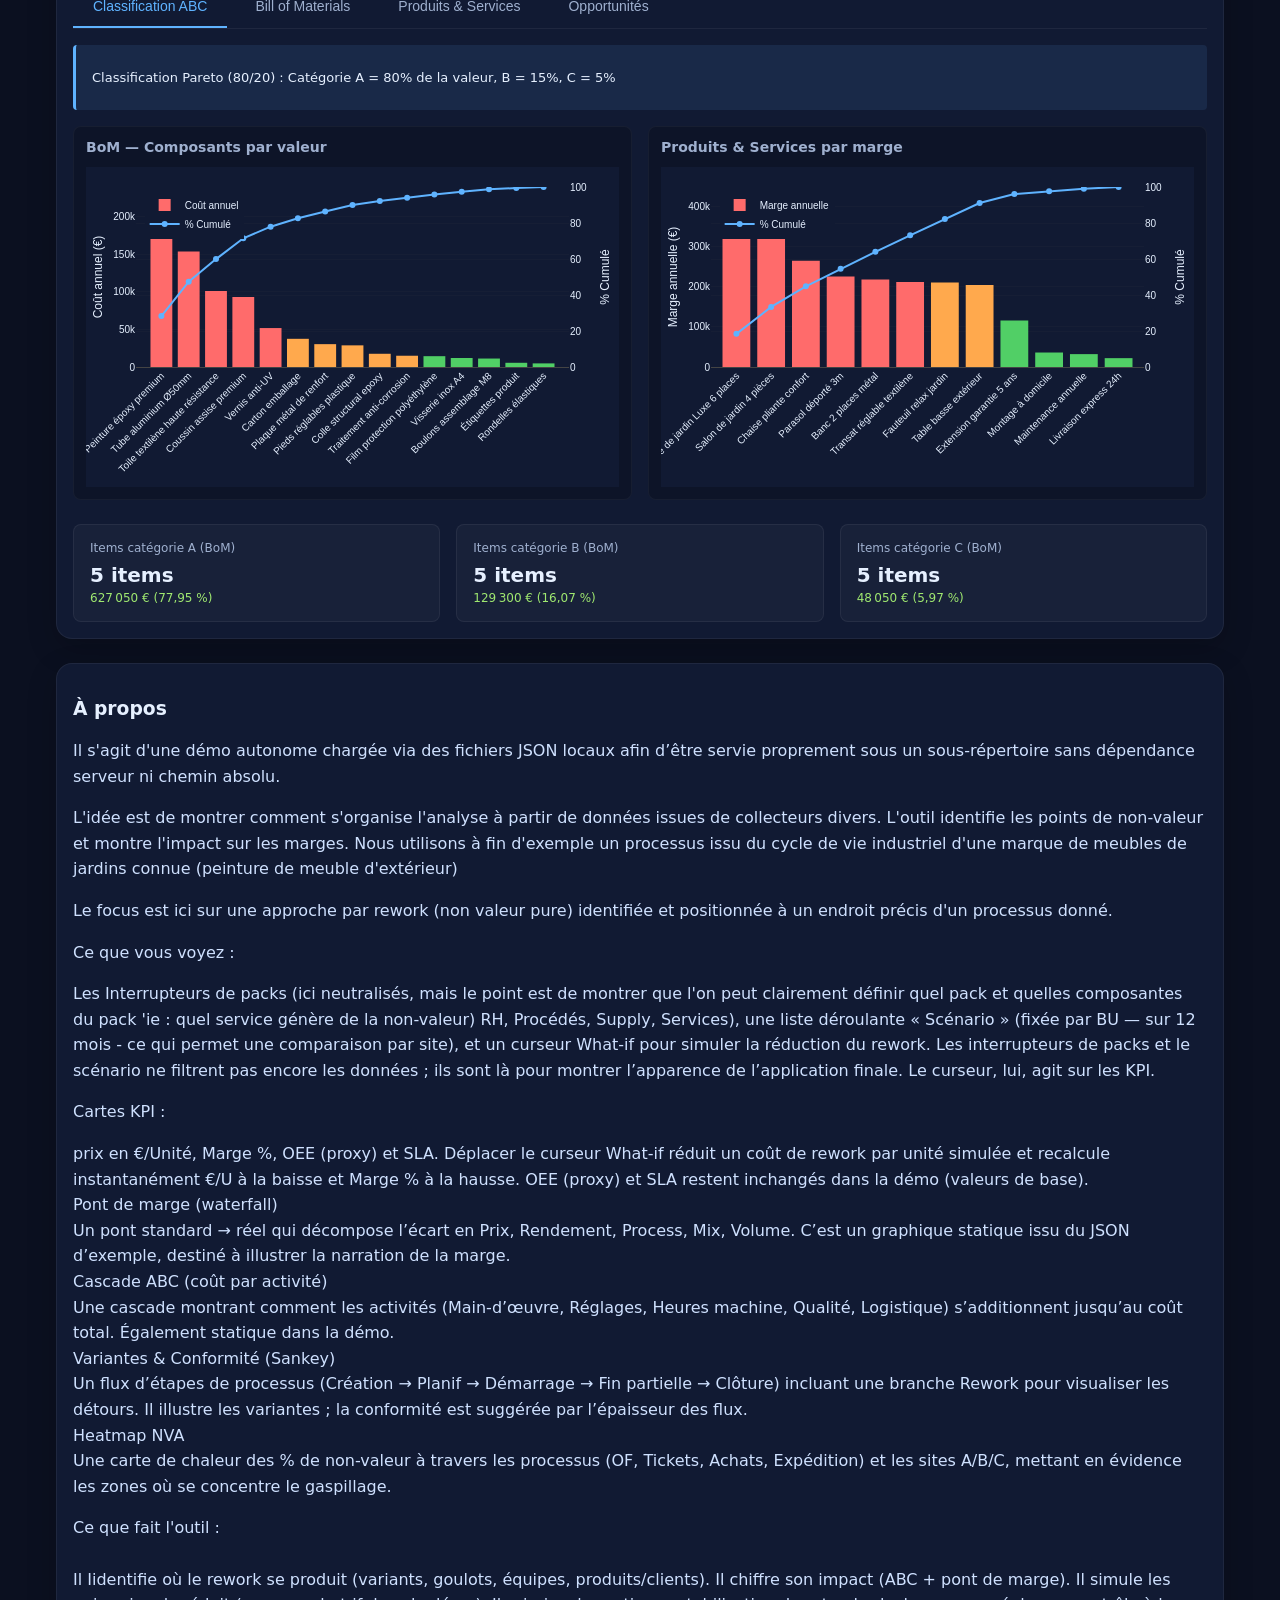
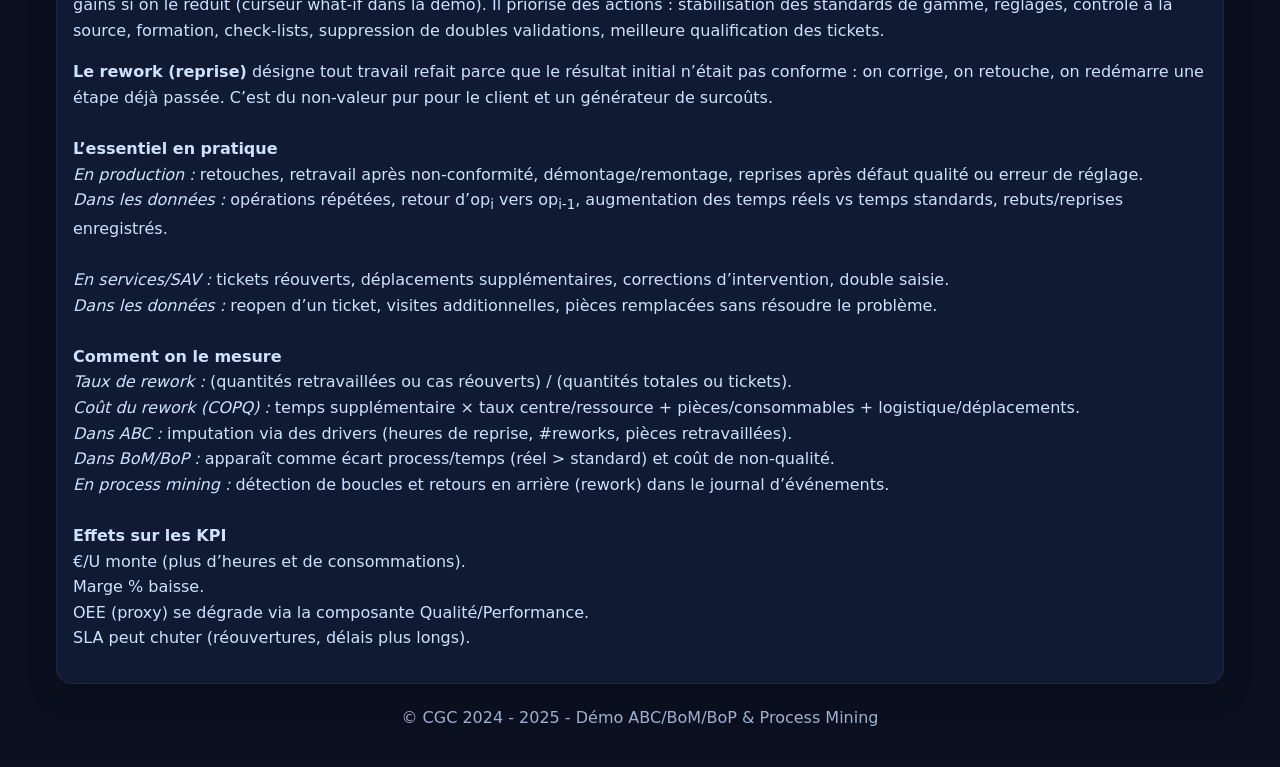
==== commit f7f445a6: "Add comprehensive ABC analysis for productivity enhancement Implemented full ABC analysis module fea" ====
--- a/index.html
+++ b/index.html
@@ -62,6 +62,114 @@
       <div class="card"><h3>Heatmap NVA — % Non-Valeur</h3><div id="chart-heatmap"></div></div>
     </section>
 
+    <section class="card abc-section">
+      <h2>Analyse ABC — Identification des leviers de productivité</h2>
+      <div class="abc-tabs">
+        <button class="abc-tab active" data-tab="pareto">Classification ABC</button>
+        <button class="abc-tab" data-tab="bom">Bill of Materials</button>
+        <button class="abc-tab" data-tab="products">Produits & Services</button>
+        <button class="abc-tab" data-tab="opportunities">Opportunités</button>
+      </div>
+
+      <div class="abc-content">
+        <div id="tab-pareto" class="abc-tab-content active">
+          <div class="abc-info">
+            <p>Classification Pareto (80/20) : Catégorie A = 80% de la valeur, B = 15%, C = 5%</p>
+          </div>
+          <div class="grid-2">
+            <div class="card-inner"><h4>BoM — Composants par valeur</h4><div id="chart-abc-bom"></div></div>
+            <div class="card-inner"><h4>Produits & Services par marge</h4><div id="chart-abc-products"></div></div>
+          </div>
+          <div class="abc-summary">
+            <div class="abc-stat">
+              <div class="stat-label">Items catégorie A (BoM)</div>
+              <div class="stat-value" id="stat-bom-a-count">—</div>
+              <div class="stat-desc" id="stat-bom-a-value">—</div>
+            </div>
+            <div class="abc-stat">
+              <div class="stat-label">Items catégorie B (BoM)</div>
+              <div class="stat-value" id="stat-bom-b-count">—</div>
+              <div class="stat-desc" id="stat-bom-b-value">—</div>
+            </div>
+            <div class="abc-stat">
+              <div class="stat-label">Items catégorie C (BoM)</div>
+              <div class="stat-value" id="stat-bom-c-count">—</div>
+              <div class="stat-desc" id="stat-bom-c-value">—</div>
+            </div>
+          </div>
+        </div>
+
+        <div id="tab-bom" class="abc-tab-content">
+          <div class="table-container">
+            <table class="data-table" id="bom-table">
+              <thead>
+                <tr>
+                  <th>Classe</th>
+                  <th>Réf</th>
+                  <th>Désignation</th>
+                  <th>Catégorie</th>
+                  <th>Coût annuel</th>
+                  <th>% Total</th>
+                  <th>% Cumulé</th>
+                  <th>Fournisseur</th>
+                  <th>Délai (j)</th>
+                </tr>
+              </thead>
+              <tbody id="bom-table-body">
+              </tbody>
+            </table>
+          </div>
+        </div>
+
+        <div id="tab-products" class="abc-tab-content">
+          <div class="table-container">
+            <table class="data-table" id="products-table">
+              <thead>
+                <tr>
+                  <th>Classe</th>
+                  <th>Réf</th>
+                  <th>Désignation</th>
+                  <th>Type</th>
+                  <th>Vol. annuel</th>
+                  <th>Marge annuelle</th>
+                  <th>Marge %</th>
+                  <th>% Total</th>
+                  <th>% Cumulé</th>
+                </tr>
+              </thead>
+              <tbody id="products-table-body">
+              </tbody>
+            </table>
+          </div>
+        </div>
+
+        <div id="tab-opportunities" class="abc-tab-content">
+          <div class="opportunities-grid">
+            <div id="opportunities-list">
+            </div>
+          </div>
+          <div class="opportunities-summary">
+            <div class="summary-card">
+              <div class="summary-label">Économies potentielles totales</div>
+              <div class="summary-value" id="total-savings">—</div>
+            </div>
+            <div class="summary-card">
+              <div class="summary-label">Investissement requis</div>
+              <div class="summary-value" id="total-investment">—</div>
+            </div>
+            <div class="summary-card">
+              <div class="summary-label">ROI moyen (mois)</div>
+              <div class="summary-value" id="avg-roi">—</div>
+            </div>
+            <div class="summary-card">
+              <div class="summary-label">Opportunités prioritaires</div>
+              <div class="summary-value" id="high-priority-count">—</div>
+            </div>
+          </div>
+        </div>
+      </div>
+    </section>
+
     <section class="card prose">
       <h3>À propos</h3>
       <p>Il s'agit d'une démo autonome chargée via des fichiers JSON locaux afin d’être servie proprement sous un sous-répertoire sans dépendance serveur ni chemin absolu.</p>
--- a/assets/style.css
+++ b/assets/style.css
@@ -8,4 +8,64 @@
 .hint{margin-top:6px;font-size:12px;color:var(--muted)}.kpis{display:grid;grid-template-columns:repeat(4,1fr);gap:16px;margin:16px 0 24px 0}
 .kpi{padding:18px}.kpi-label{font-size:12px;color:var(--muted)}.kpi-value{font-size:28px;margin-top:8px}.grid-2{display:grid;grid-template-columns:1fr 1fr;gap:16px;margin:16px 0}
 .prose p{color:#cfe1ff;line-height:1.6}.footer{margin:24px 0 40px 0;text-align:center;color:var(--muted)}
-#chart-bridge,#chart-waterfall,#chart-sankey,#chart-heatmap{width:100%;height:360px}@media (max-width:960px){.controls .grid{grid-template-columns:1fr}.kpis{grid-template-columns:repeat(2,1fr)}.grid-2{grid-template-columns:1fr}}
+#chart-bridge,#chart-waterfall,#chart-sankey,#chart-heatmap{width:100%;height:360px}
+
+/* ABC Analysis Styles */
+.abc-section{margin:24px 0}
+.abc-tabs{display:flex;gap:8px;margin:16px 0;border-bottom:1px solid rgba(255,255,255,.06)}
+.abc-tab{background:transparent;border:none;color:var(--muted);padding:12px 20px;cursor:pointer;border-bottom:2px solid transparent;transition:all .2s;font-size:14px}
+.abc-tab:hover{color:var(--text);background:rgba(255,255,255,.03)}
+.abc-tab.active{color:var(--accent);border-bottom-color:var(--accent)}
+.abc-tab-content{display:none}
+.abc-tab-content.active{display:block}
+.abc-info{background:rgba(95,179,255,.1);border-left:3px solid var(--accent);padding:12px 16px;margin:16px 0;border-radius:4px;color:var(--text);font-size:13px}
+.abc-summary{display:grid;grid-template-columns:repeat(3,1fr);gap:16px;margin:24px 0 0 0}
+.abc-stat{background:rgba(255,255,255,.03);padding:16px;border-radius:8px;border:1px solid rgba(255,255,255,.06)}
+.stat-label{font-size:12px;color:var(--muted);margin-bottom:8px}
+.stat-value{font-size:20px;font-weight:600;margin-bottom:4px}
+.stat-desc{font-size:12px;color:var(--accent-2)}
+.card-inner{background:rgba(0,0,0,.2);padding:12px;border-radius:8px;border:1px solid rgba(255,255,255,.04)}
+.card-inner h4{margin:0 0 12px 0;font-size:14px;color:var(--muted)}
+#chart-abc-bom,#chart-abc-products{width:100%;height:320px}
+
+/* Table Styles */
+.table-container{overflow-x:auto;margin:16px 0}
+.data-table{width:100%;border-collapse:collapse;font-size:13px}
+.data-table th{background:rgba(255,255,255,.05);padding:10px 12px;text-align:left;font-weight:600;border-bottom:2px solid rgba(255,255,255,.1);color:var(--accent);font-size:12px;text-transform:uppercase;letter-spacing:.5px}
+.data-table td{padding:10px 12px;border-bottom:1px solid rgba(255,255,255,.04)}
+.data-table tbody tr:hover{background:rgba(255,255,255,.02)}
+.category-badge{display:inline-block;padding:4px 10px;border-radius:12px;font-weight:600;font-size:11px;text-transform:uppercase;letter-spacing:.5px}
+.cat-a{background:#ff6b6b;color:#fff}
+.cat-b{background:#ffa94d;color:#000}
+.cat-c{background:#51cf66;color:#000}
+
+/* Opportunities Styles */
+.opportunities-grid{display:grid;gap:16px;margin:16px 0}
+.opportunity-card{background:rgba(255,255,255,.03);border:1px solid rgba(255,255,255,.06);border-radius:12px;padding:20px;transition:all .2s}
+.opportunity-card:hover{background:rgba(255,255,255,.05);border-color:rgba(95,179,255,.3);transform:translateY(-2px)}
+.opp-header{display:flex;justify-content:space-between;align-items:flex-start;margin-bottom:16px}
+.opp-header h4{margin:0 0 8px 0;font-size:16px;color:var(--text)}
+.opp-category{display:inline-block;padding:4px 10px;background:rgba(95,179,255,.2);color:var(--accent);border-radius:6px;font-size:11px;margin-right:8px;text-transform:uppercase;letter-spacing:.5px}
+.opp-priority{display:inline-block;padding:4px 10px;border-radius:6px;font-size:11px;font-weight:600;text-transform:uppercase;letter-spacing:.5px}
+.priority-high{background:#ff6b6b;color:#fff}
+.priority-medium{background:#ffa94d;color:#000}
+.priority-low{background:#51cf66;color:#000}
+.opp-savings{font-size:24px;font-weight:700;color:var(--accent-2)}
+.opp-metrics{display:grid;grid-template-columns:repeat(3,1fr);gap:12px;padding:12px 0;border-top:1px solid rgba(255,255,255,.06);border-bottom:1px solid rgba(255,255,255,.06)}
+.metric{font-size:13px}
+.metric-label{color:var(--muted);display:block;margin-bottom:4px;font-size:11px;text-transform:uppercase;letter-spacing:.5px}
+.opp-details{margin-top:16px}
+.detail-section{margin:12px 0}
+.detail-section strong{color:var(--accent);font-size:12px;text-transform:uppercase;letter-spacing:.5px}
+.detail-section ul{margin:8px 0;padding-left:20px;color:#cfe1ff}
+.detail-section li{margin:4px 0;font-size:13px;line-height:1.5}
+.kpi-impacts{display:flex;flex-wrap:wrap;gap:8px;margin-top:8px}
+.kpi-badge{display:inline-block;padding:4px 8px;background:rgba(255,255,255,.06);border-radius:6px;font-size:11px;font-family:monospace}
+.kpi-badge.positive{background:rgba(81,207,102,.2);color:#51cf66}
+.kpi-badge.neutral{background:rgba(255,255,255,.06);color:var(--text)}
+.opportunities-summary{display:grid;grid-template-columns:repeat(4,1fr);gap:16px;margin:24px 0 0 0}
+.summary-card{background:rgba(0,0,0,.3);padding:16px;border-radius:8px;border:1px solid rgba(255,255,255,.06)}
+.summary-label{font-size:12px;color:var(--muted);margin-bottom:8px}
+.summary-value{font-size:22px;font-weight:700;color:var(--accent)}
+
+@media (max-width:960px){.controls .grid{grid-template-columns:1fr}.kpis{grid-template-columns:repeat(2,1fr)}.grid-2{grid-template-columns:1fr}.abc-summary{grid-template-columns:1fr}.opp-metrics{grid-template-columns:1fr}.opportunities-summary{grid-template-columns:repeat(2,1fr)}.abc-tabs{overflow-x:auto}}
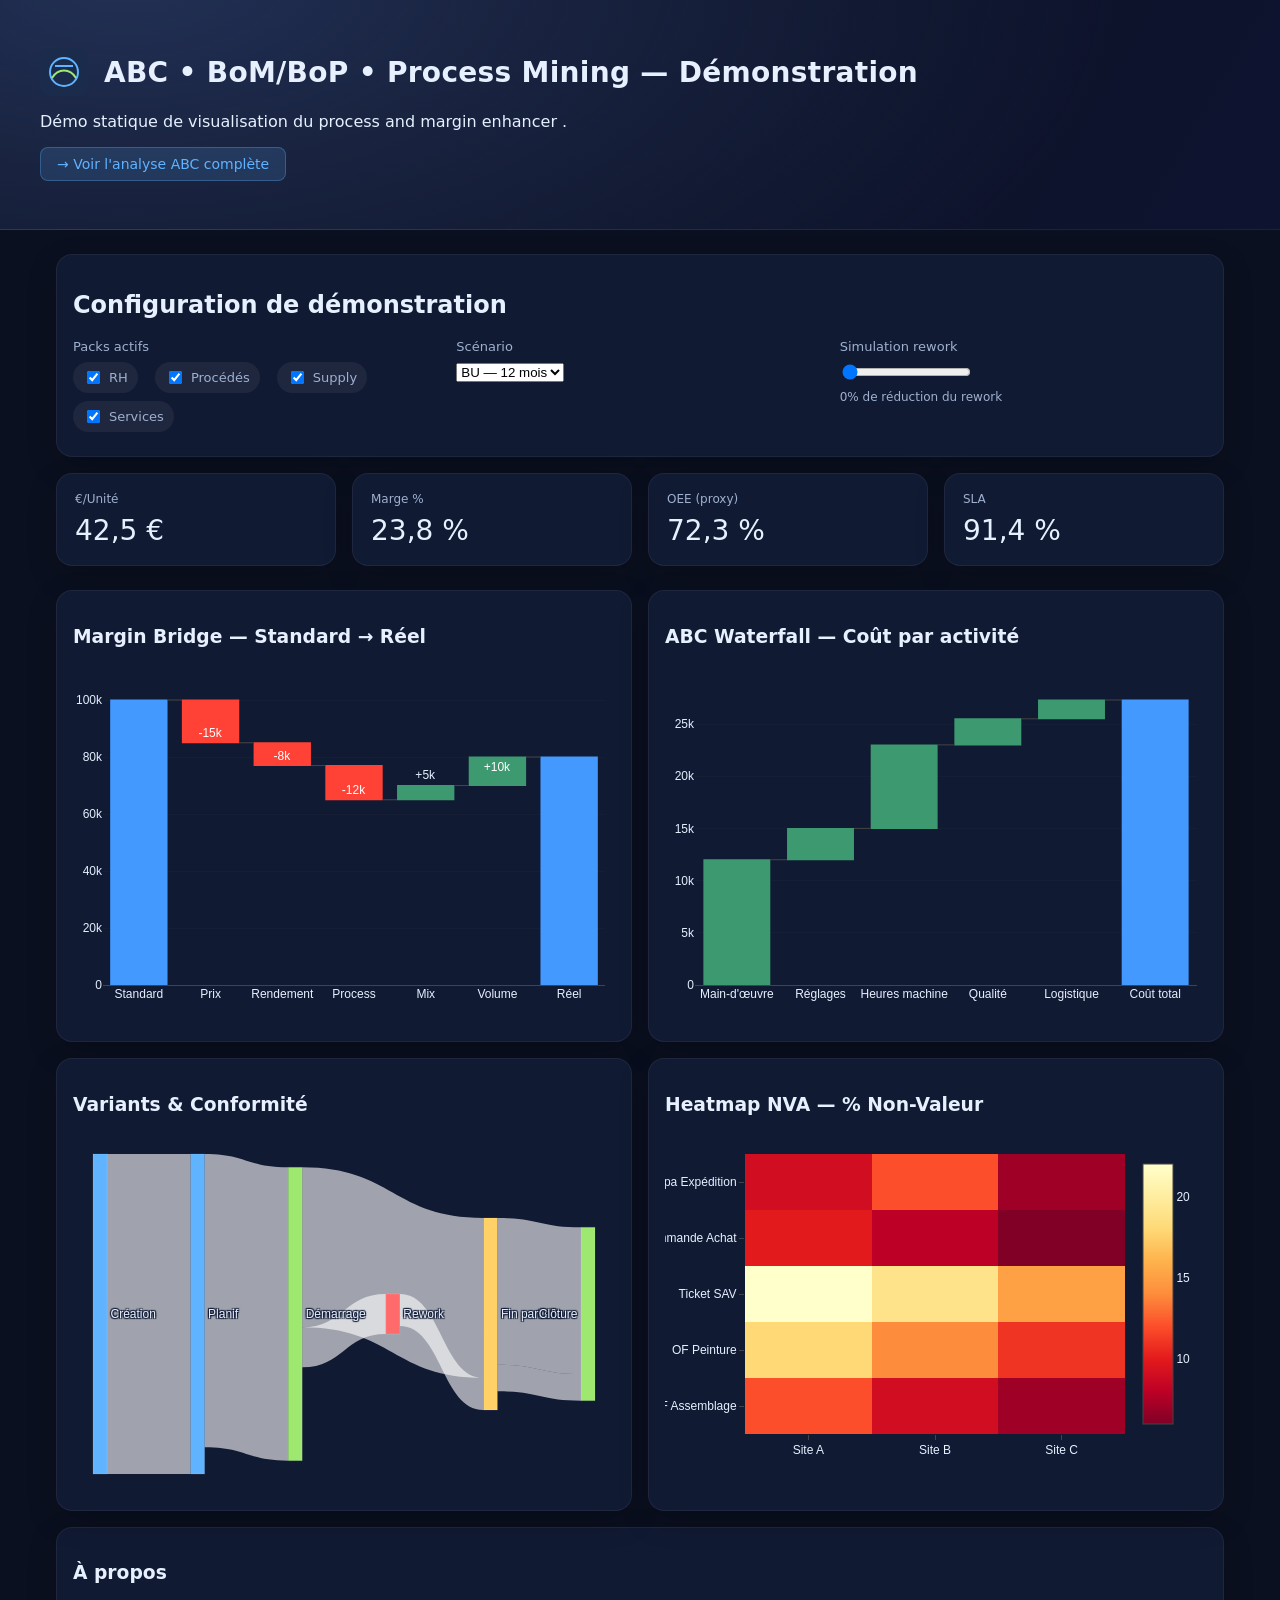
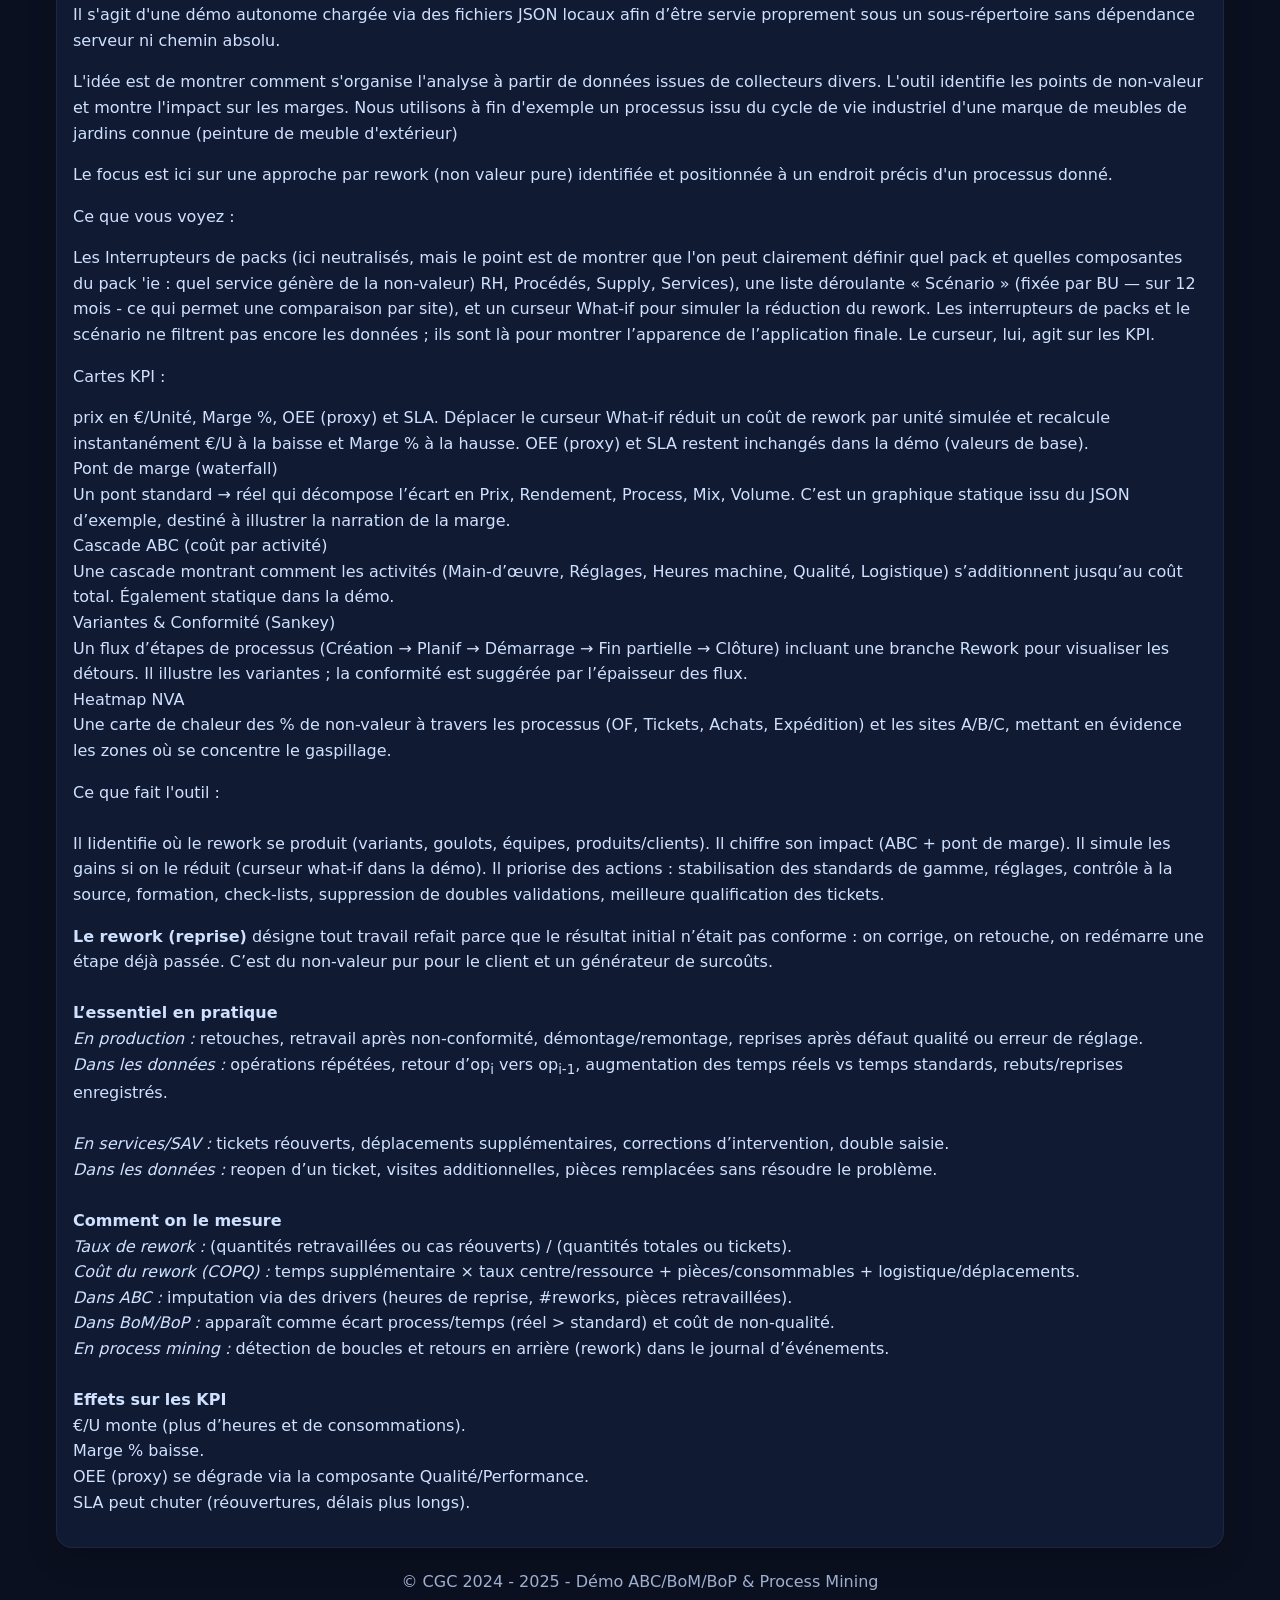
==== commit 53f21d7d: "Reorganize ABC analysis into autonomous subdirectory Created separate structure to differentiate ori" ====
--- a/index.html
+++ b/index.html
@@ -15,6 +15,9 @@
         <h1>ABC • BoM/BoP • Process Mining — Démonstration</h1>
       </div>
       <p>Démo statique de visualisation du process and margin enhancer .</p>
+      <div class="nav-links">
+        <a href="./abc-analysis/index.html" class="nav-link">→ Voir l'analyse ABC complète</a>
+      </div>
     </div>
   </header>
 
@@ -60,114 +63,6 @@
     <section class="grid-2">
       <div class="card"><h3>Variants & Conformité</h3><div id="chart-sankey"></div></div>
       <div class="card"><h3>Heatmap NVA — % Non-Valeur</h3><div id="chart-heatmap"></div></div>
-    </section>
-
-    <section class="card abc-section">
-      <h2>Analyse ABC — Identification des leviers de productivité</h2>
-      <div class="abc-tabs">
-        <button class="abc-tab active" data-tab="pareto">Classification ABC</button>
-        <button class="abc-tab" data-tab="bom">Bill of Materials</button>
-        <button class="abc-tab" data-tab="products">Produits & Services</button>
-        <button class="abc-tab" data-tab="opportunities">Opportunités</button>
-      </div>
-
-      <div class="abc-content">
-        <div id="tab-pareto" class="abc-tab-content active">
-          <div class="abc-info">
-            <p>Classification Pareto (80/20) : Catégorie A = 80% de la valeur, B = 15%, C = 5%</p>
-          </div>
-          <div class="grid-2">
-            <div class="card-inner"><h4>BoM — Composants par valeur</h4><div id="chart-abc-bom"></div></div>
-            <div class="card-inner"><h4>Produits & Services par marge</h4><div id="chart-abc-products"></div></div>
-          </div>
-          <div class="abc-summary">
-            <div class="abc-stat">
-              <div class="stat-label">Items catégorie A (BoM)</div>
-              <div class="stat-value" id="stat-bom-a-count">—</div>
-              <div class="stat-desc" id="stat-bom-a-value">—</div>
-            </div>
-            <div class="abc-stat">
-              <div class="stat-label">Items catégorie B (BoM)</div>
-              <div class="stat-value" id="stat-bom-b-count">—</div>
-              <div class="stat-desc" id="stat-bom-b-value">—</div>
-            </div>
-            <div class="abc-stat">
-              <div class="stat-label">Items catégorie C (BoM)</div>
-              <div class="stat-value" id="stat-bom-c-count">—</div>
-              <div class="stat-desc" id="stat-bom-c-value">—</div>
-            </div>
-          </div>
-        </div>
-
-        <div id="tab-bom" class="abc-tab-content">
-          <div class="table-container">
-            <table class="data-table" id="bom-table">
-              <thead>
-                <tr>
-                  <th>Classe</th>
-                  <th>Réf</th>
-                  <th>Désignation</th>
-                  <th>Catégorie</th>
-                  <th>Coût annuel</th>
-                  <th>% Total</th>
-                  <th>% Cumulé</th>
-                  <th>Fournisseur</th>
-                  <th>Délai (j)</th>
-                </tr>
-              </thead>
-              <tbody id="bom-table-body">
-              </tbody>
-            </table>
-          </div>
-        </div>
-
-        <div id="tab-products" class="abc-tab-content">
-          <div class="table-container">
-            <table class="data-table" id="products-table">
-              <thead>
-                <tr>
-                  <th>Classe</th>
-                  <th>Réf</th>
-                  <th>Désignation</th>
-                  <th>Type</th>
-                  <th>Vol. annuel</th>
-                  <th>Marge annuelle</th>
-                  <th>Marge %</th>
-                  <th>% Total</th>
-                  <th>% Cumulé</th>
-                </tr>
-              </thead>
-              <tbody id="products-table-body">
-              </tbody>
-            </table>
-          </div>
-        </div>
-
-        <div id="tab-opportunities" class="abc-tab-content">
-          <div class="opportunities-grid">
-            <div id="opportunities-list">
-            </div>
-          </div>
-          <div class="opportunities-summary">
-            <div class="summary-card">
-              <div class="summary-label">Économies potentielles totales</div>
-              <div class="summary-value" id="total-savings">—</div>
-            </div>
-            <div class="summary-card">
-              <div class="summary-label">Investissement requis</div>
-              <div class="summary-value" id="total-investment">—</div>
-            </div>
-            <div class="summary-card">
-              <div class="summary-label">ROI moyen (mois)</div>
-              <div class="summary-value" id="avg-roi">—</div>
-            </div>
-            <div class="summary-card">
-              <div class="summary-label">Opportunités prioritaires</div>
-              <div class="summary-value" id="high-priority-count">—</div>
-            </div>
-          </div>
-        </div>
-      </div>
     </section>
 
     <section class="card prose">
--- a/assets/style.css
+++ b/assets/style.css
@@ -2,70 +2,11 @@
 *{box-sizing:border-box}html,body{margin:0;padding:0;background:var(--bg);color:var(--text);font-family:Inter,system-ui,-apple-system,Segoe UI,Roboto,sans-serif}
 .hero{background:radial-gradient(1000px 500px at 10% -10%,#223055,transparent),linear-gradient(120deg,#0b1020,#0b1020 30%,#0e1430);padding:48px 16px;border-bottom:1px solid rgba(255,255,255,.06)}
 .hero-inner{max-width:1200px;margin:0 auto}.brand{display:flex;gap:16px;align-items:center}.brand img{width:48px;height:48px}h1{margin:0;font-size:28px;letter-spacing:.3px}
+.nav-links{margin-top:16px}.nav-link{display:inline-block;padding:8px 16px;background:rgba(95,179,255,.15);border:1px solid rgba(95,179,255,.3);border-radius:8px;color:var(--accent);text-decoration:none;font-size:14px;transition:all .2s}.nav-link:hover{background:rgba(95,179,255,.25);border-color:var(--accent)}
 .container{max-width:1200px;margin:24px auto;padding:0 16px}.card{background:var(--panel);border:1px solid rgba(255,255,255,.06);border-radius:16px;padding:16px;box-shadow:0 10px 30px rgba(0,0,0,.2)}
 .controls .grid{display:grid;grid-template-columns:repeat(3,1fr);gap:16px}.field label{display:block;font-size:13px;color:var(--muted);margin-bottom:8px}
 .chips label{margin-right:12px;padding:6px 10px;background:rgba(255,255,255,.06);border-radius:999px;display:inline-flex;align-items:center;gap:6px}
 .hint{margin-top:6px;font-size:12px;color:var(--muted)}.kpis{display:grid;grid-template-columns:repeat(4,1fr);gap:16px;margin:16px 0 24px 0}
 .kpi{padding:18px}.kpi-label{font-size:12px;color:var(--muted)}.kpi-value{font-size:28px;margin-top:8px}.grid-2{display:grid;grid-template-columns:1fr 1fr;gap:16px;margin:16px 0}
 .prose p{color:#cfe1ff;line-height:1.6}.footer{margin:24px 0 40px 0;text-align:center;color:var(--muted)}
-#chart-bridge,#chart-waterfall,#chart-sankey,#chart-heatmap{width:100%;height:360px}
-
-/* ABC Analysis Styles */
-.abc-section{margin:24px 0}
-.abc-tabs{display:flex;gap:8px;margin:16px 0;border-bottom:1px solid rgba(255,255,255,.06)}
-.abc-tab{background:transparent;border:none;color:var(--muted);padding:12px 20px;cursor:pointer;border-bottom:2px solid transparent;transition:all .2s;font-size:14px}
-.abc-tab:hover{color:var(--text);background:rgba(255,255,255,.03)}
-.abc-tab.active{color:var(--accent);border-bottom-color:var(--accent)}
-.abc-tab-content{display:none}
-.abc-tab-content.active{display:block}
-.abc-info{background:rgba(95,179,255,.1);border-left:3px solid var(--accent);padding:12px 16px;margin:16px 0;border-radius:4px;color:var(--text);font-size:13px}
-.abc-summary{display:grid;grid-template-columns:repeat(3,1fr);gap:16px;margin:24px 0 0 0}
-.abc-stat{background:rgba(255,255,255,.03);padding:16px;border-radius:8px;border:1px solid rgba(255,255,255,.06)}
-.stat-label{font-size:12px;color:var(--muted);margin-bottom:8px}
-.stat-value{font-size:20px;font-weight:600;margin-bottom:4px}
-.stat-desc{font-size:12px;color:var(--accent-2)}
-.card-inner{background:rgba(0,0,0,.2);padding:12px;border-radius:8px;border:1px solid rgba(255,255,255,.04)}
-.card-inner h4{margin:0 0 12px 0;font-size:14px;color:var(--muted)}
-#chart-abc-bom,#chart-abc-products{width:100%;height:320px}
-
-/* Table Styles */
-.table-container{overflow-x:auto;margin:16px 0}
-.data-table{width:100%;border-collapse:collapse;font-size:13px}
-.data-table th{background:rgba(255,255,255,.05);padding:10px 12px;text-align:left;font-weight:600;border-bottom:2px solid rgba(255,255,255,.1);color:var(--accent);font-size:12px;text-transform:uppercase;letter-spacing:.5px}
-.data-table td{padding:10px 12px;border-bottom:1px solid rgba(255,255,255,.04)}
-.data-table tbody tr:hover{background:rgba(255,255,255,.02)}
-.category-badge{display:inline-block;padding:4px 10px;border-radius:12px;font-weight:600;font-size:11px;text-transform:uppercase;letter-spacing:.5px}
-.cat-a{background:#ff6b6b;color:#fff}
-.cat-b{background:#ffa94d;color:#000}
-.cat-c{background:#51cf66;color:#000}
-
-/* Opportunities Styles */
-.opportunities-grid{display:grid;gap:16px;margin:16px 0}
-.opportunity-card{background:rgba(255,255,255,.03);border:1px solid rgba(255,255,255,.06);border-radius:12px;padding:20px;transition:all .2s}
-.opportunity-card:hover{background:rgba(255,255,255,.05);border-color:rgba(95,179,255,.3);transform:translateY(-2px)}
-.opp-header{display:flex;justify-content:space-between;align-items:flex-start;margin-bottom:16px}
-.opp-header h4{margin:0 0 8px 0;font-size:16px;color:var(--text)}
-.opp-category{display:inline-block;padding:4px 10px;background:rgba(95,179,255,.2);color:var(--accent);border-radius:6px;font-size:11px;margin-right:8px;text-transform:uppercase;letter-spacing:.5px}
-.opp-priority{display:inline-block;padding:4px 10px;border-radius:6px;font-size:11px;font-weight:600;text-transform:uppercase;letter-spacing:.5px}
-.priority-high{background:#ff6b6b;color:#fff}
-.priority-medium{background:#ffa94d;color:#000}
-.priority-low{background:#51cf66;color:#000}
-.opp-savings{font-size:24px;font-weight:700;color:var(--accent-2)}
-.opp-metrics{display:grid;grid-template-columns:repeat(3,1fr);gap:12px;padding:12px 0;border-top:1px solid rgba(255,255,255,.06);border-bottom:1px solid rgba(255,255,255,.06)}
-.metric{font-size:13px}
-.metric-label{color:var(--muted);display:block;margin-bottom:4px;font-size:11px;text-transform:uppercase;letter-spacing:.5px}
-.opp-details{margin-top:16px}
-.detail-section{margin:12px 0}
-.detail-section strong{color:var(--accent);font-size:12px;text-transform:uppercase;letter-spacing:.5px}
-.detail-section ul{margin:8px 0;padding-left:20px;color:#cfe1ff}
-.detail-section li{margin:4px 0;font-size:13px;line-height:1.5}
-.kpi-impacts{display:flex;flex-wrap:wrap;gap:8px;margin-top:8px}
-.kpi-badge{display:inline-block;padding:4px 8px;background:rgba(255,255,255,.06);border-radius:6px;font-size:11px;font-family:monospace}
-.kpi-badge.positive{background:rgba(81,207,102,.2);color:#51cf66}
-.kpi-badge.neutral{background:rgba(255,255,255,.06);color:var(--text)}
-.opportunities-summary{display:grid;grid-template-columns:repeat(4,1fr);gap:16px;margin:24px 0 0 0}
-.summary-card{background:rgba(0,0,0,.3);padding:16px;border-radius:8px;border:1px solid rgba(255,255,255,.06)}
-.summary-label{font-size:12px;color:var(--muted);margin-bottom:8px}
-.summary-value{font-size:22px;font-weight:700;color:var(--accent)}
-
-@media (max-width:960px){.controls .grid{grid-template-columns:1fr}.kpis{grid-template-columns:repeat(2,1fr)}.grid-2{grid-template-columns:1fr}.abc-summary{grid-template-columns:1fr}.opp-metrics{grid-template-columns:1fr}.opportunities-summary{grid-template-columns:repeat(2,1fr)}.abc-tabs{overflow-x:auto}}
+#chart-bridge,#chart-waterfall,#chart-sankey,#chart-heatmap{width:100%;height:360px}@media (max-width:960px){.controls .grid{grid-template-columns:1fr}.kpis{grid-template-columns:repeat(2,1fr)}.grid-2{grid-template-columns:1fr}}
